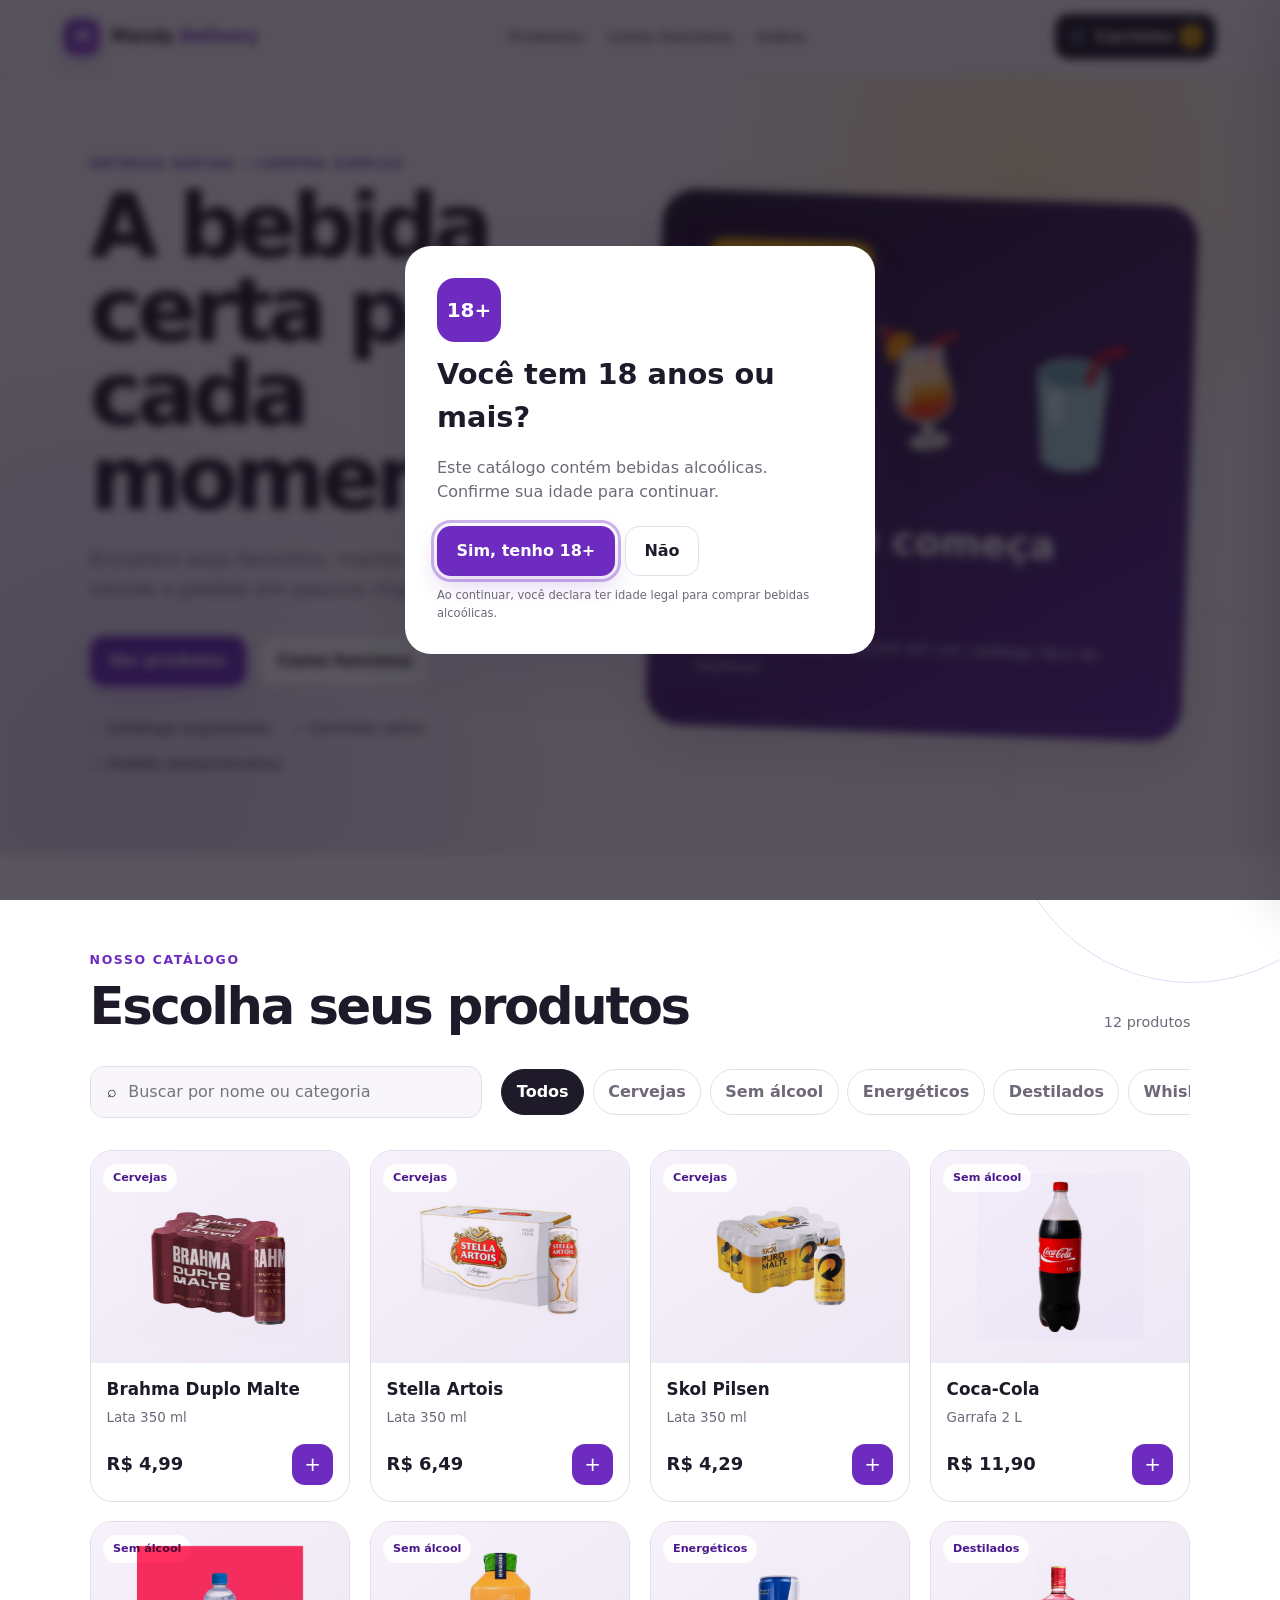
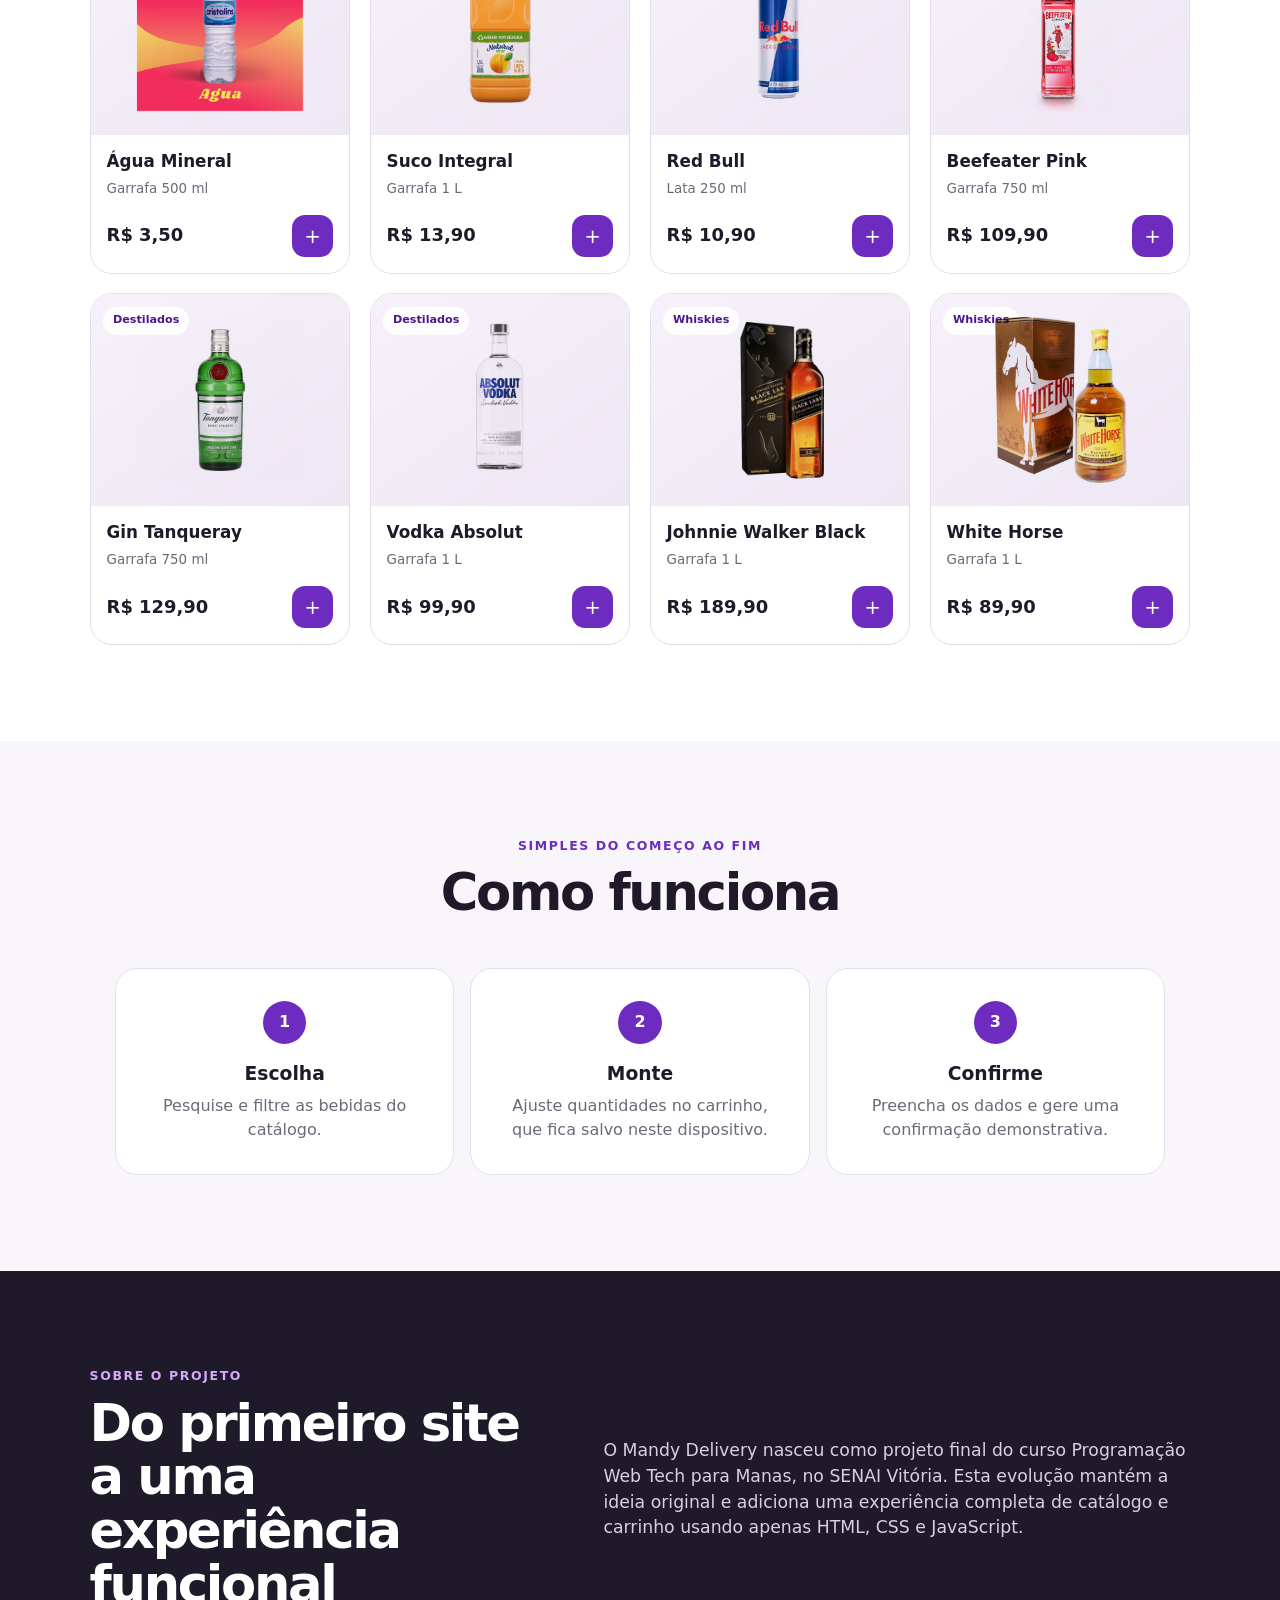
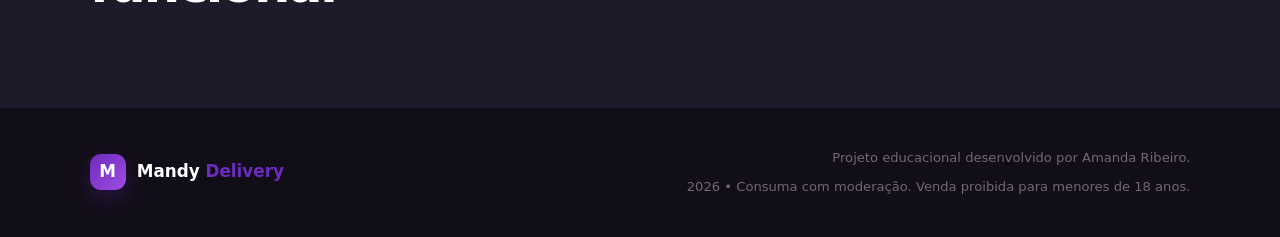
==== index.html @ 66b299f8 "feat: adiciona nova versão funcional Inclui catálogo responsivo, busca, filtros, carrinho persistent" ====
<!doctype html>
<html lang="pt-BR">
  <head>
    <meta charset="UTF-8" />
    <meta name="viewport" content="width=device-width, initial-scale=1.0" />
    <meta name="description" content="Mandy Delivery: catálogo de bebidas com busca, filtros, carrinho e simulação de pedido." />
    <meta name="theme-color" content="#171321" />
    <title>Mandy Delivery | Sua bebida, sem complicação</title>
    <link rel="stylesheet" href="styles.css" />
    <script src="app.js" defer></script>
  </head>
  <body>
    <a class="skip-link" href="#catalogo">Ir para o catálogo</a>

    <header class="site-header">
      <a class="brand" href="#inicio" aria-label="Mandy Delivery - início">
        <span class="brand-mark" aria-hidden="true">M</span>
        <span>Mandy <strong>Delivery</strong></span>
      </a>

      <nav class="main-nav" aria-label="Navegação principal">
        <a href="#catalogo">Produtos</a>
        <a href="#como-funciona">Como funciona</a>
        <a href="#sobre">Sobre</a>
      </nav>

      <button class="cart-trigger" id="open-cart" type="button" aria-controls="cart-drawer" aria-expanded="false">
        <span aria-hidden="true">🛒</span>
        Carrinho
        <span class="cart-count" id="cart-count" aria-label="0 itens">0</span>
      </button>
    </header>

    <main>
      <section class="hero" id="inicio">
        <div class="hero-copy">
          <p class="eyebrow">Entrega rápida • Compra simples</p>
          <h1>A bebida certa para cada momento.</h1>
          <p>Encontre seus favoritos, monte o carrinho e simule o pedido em poucos cliques.</p>
          <div class="hero-actions">
            <a class="button primary" href="#catalogo">Ver produtos</a>
            <a class="button secondary" href="#como-funciona">Como funciona</a>
          </div>
          <ul class="benefits" aria-label="Vantagens">
            <li><span aria-hidden="true">✓</span> Catálogo organizado</li>
            <li><span aria-hidden="true">✓</span> Carrinho salvo</li>
            <li><span aria-hidden="true">✓</span> Pedido demonstrativo</li>
          </ul>
        </div>
        <div class="hero-card" aria-label="Destaque da semana">
          <span class="hero-badge">Destaque da semana</span>
          <div class="hero-visual" aria-hidden="true">
            <span>🍺</span><span>🍹</span><span>🥤</span>
          </div>
          <h2>Seu rolê começa aqui</h2>
          <p>Opções com e sem álcool em um catálogo fácil de explorar.</p>
        </div>
      </section>

      <section class="catalog-section" id="catalogo" aria-labelledby="catalog-title">
        <div class="section-heading">
          <div>
            <p class="eyebrow">Nosso catálogo</p>
            <h2 id="catalog-title">Escolha seus produtos</h2>
          </div>
          <p id="result-count" class="result-count" aria-live="polite"></p>
        </div>

        <div class="catalog-tools">
          <label class="search-box" for="search-input">
            <span aria-hidden="true">⌕</span>
            <input id="search-input" type="search" placeholder="Buscar por nome ou categoria" autocomplete="off" />
          </label>
          <div class="filters" id="category-filters" aria-label="Filtrar por categoria"></div>
        </div>

        <div class="product-grid" id="product-grid"></div>
        <div class="empty-state" id="empty-state" hidden>
          <span aria-hidden="true">🔎</span>
          <h3>Nenhum produto encontrado</h3>
          <p>Tente outro termo ou selecione uma categoria diferente.</p>
          <button class="text-button" id="clear-filters" type="button">Limpar busca e filtros</button>
        </div>
      </section>

      <section class="steps-section" id="como-funciona" aria-labelledby="steps-title">
        <div class="section-heading centered">
          <p class="eyebrow">Simples do começo ao fim</p>
          <h2 id="steps-title">Como funciona</h2>
        </div>
        <div class="steps-grid">
          <article><span>1</span><h3>Escolha</h3><p>Pesquise e filtre as bebidas do catálogo.</p></article>
          <article><span>2</span><h3>Monte</h3><p>Ajuste quantidades no carrinho, que fica salvo neste dispositivo.</p></article>
          <article><span>3</span><h3>Confirme</h3><p>Preencha os dados e gere uma confirmação demonstrativa.</p></article>
        </div>
      </section>

      <section class="about-section" id="sobre">
        <div>
          <p class="eyebrow">Sobre o projeto</p>
          <h2>Do primeiro site a uma experiência funcional</h2>
        </div>
        <p>O Mandy Delivery nasceu como projeto final do curso Programação Web Tech para Manas, no SENAI Vitória. Esta evolução mantém a ideia original e adiciona uma experiência completa de catálogo e carrinho usando apenas HTML, CSS e JavaScript.</p>
      </section>
    </main>

    <footer class="site-footer">
      <a class="brand footer-brand" href="#inicio"><span class="brand-mark">M</span><span>Mandy <strong>Delivery</strong></span></a>
      <p>Projeto educacional desenvolvido por Amanda Ribeiro.</p>
      <p><span id="current-year"></span> • Consuma com moderação. Venda proibida para menores de 18 anos.</p>
    </footer>

    <div class="overlay" id="overlay" hidden></div>

    <aside class="cart-drawer" id="cart-drawer" aria-labelledby="cart-title" aria-hidden="true">
      <div class="drawer-header">
        <div><p class="eyebrow">Seu pedido</p><h2 id="cart-title">Carrinho</h2></div>
        <button class="icon-button" id="close-cart" type="button" aria-label="Fechar carrinho">×</button>
      </div>
      <div class="cart-items" id="cart-items"></div>
      <div class="cart-empty" id="cart-empty">
        <span aria-hidden="true">🛒</span><h3>Seu carrinho está vazio</h3><p>Adicione produtos para começar.</p>
      </div>
      <div class="cart-summary" id="cart-summary" hidden>
        <div><span>Subtotal</span><strong id="cart-subtotal">R$ 0,00</strong></div>
        <div><span>Entrega</span><strong>Grátis</strong></div>
        <div class="cart-total"><span>Total</span><strong id="cart-total">R$ 0,00</strong></div>
        <button class="button primary full" id="checkout-button" type="button">Continuar pedido</button>
        <button class="text-button full" id="clear-cart" type="button">Esvaziar carrinho</button>
      </div>
    </aside>

    <dialog class="modal" id="age-modal" aria-labelledby="age-title">
      <div class="modal-icon" aria-hidden="true">18+</div>
      <h2 id="age-title">Você tem 18 anos ou mais?</h2>
      <p>Este catálogo contém bebidas alcoólicas. Confirme sua idade para continuar.</p>
      <div class="modal-actions">
        <button class="button primary" id="age-confirm" type="button">Sim, tenho 18+</button>
        <button class="button secondary" id="age-deny" type="button">Não</button>
      </div>
      <p class="legal-note">Ao continuar, você declara ter idade legal para comprar bebidas alcoólicas.</p>
    </dialog>

    <dialog class="modal checkout-modal" id="checkout-modal" aria-labelledby="checkout-title">
      <form id="checkout-form">
        <div class="drawer-header">
          <div><p class="eyebrow">Última etapa</p><h2 id="checkout-title">Dados do pedido</h2></div>
          <button class="icon-button" id="close-checkout" type="button" aria-label="Fechar">×</button>
        </div>
        <p class="form-intro">Esta é uma simulação: nenhum pagamento ou entrega real será realizado.</p>
        <label>Nome completo<input name="name" autocomplete="name" required minlength="3" /></label>
        <label>Endereço de entrega<input name="address" autocomplete="street-address" required minlength="8" /></label>
        <label>Forma de pagamento
          <select name="payment" required><option value="">Selecione</option><option>Pix na entrega</option><option>Cartão na entrega</option><option>Dinheiro</option></select>
        </label>
        <label>Observações <span>(opcional)</span><textarea name="notes" rows="3" maxlength="180" placeholder="Ex.: deixar na portaria"></textarea></label>
        <button class="button primary full" type="submit">Confirmar pedido demonstrativo</button>
      </form>
    </dialog>

    <dialog class="modal success-modal" id="success-modal" aria-labelledby="success-title">
      <div class="success-check" aria-hidden="true">✓</div>
      <p class="eyebrow">Simulação concluída</p>
      <h2 id="success-title">Pedido confirmado!</h2>
      <p id="success-message"></p>
      <div class="order-number" id="order-number"></div>
      <button class="button primary full" id="finish-order" type="button">Voltar ao catálogo</button>
    </dialog>

    <div class="toast" id="toast" role="status" aria-live="polite"></div>
    <noscript><p class="noscript">Ative o JavaScript para usar busca, filtros e carrinho.</p></noscript>
  </body>
</html>
---- styles.css ----
:root {
  --bg: #f8f6fb;
  --surface: #ffffff;
  --surface-soft: #f1edf7;
  --ink: #1f1a29;
  --muted: #6f6879;
  --brand: #6d2bbf;
  --brand-dark: #4b188c;
  --accent: #ffb703;
  --border: #e4deea;
  --success: #247a4f;
  --danger: #b42318;
  --shadow: 0 18px 50px rgba(52, 32, 72, 0.12);
  --radius: 22px;
}

* { box-sizing: border-box; }
html { scroll-behavior: smooth; }
body { margin: 0; color: var(--ink); background: var(--bg); font-family: Inter, ui-sans-serif, system-ui, -apple-system, BlinkMacSystemFont, "Segoe UI", sans-serif; line-height: 1.5; }
body.no-scroll { overflow: hidden; }
button, input, select, textarea { font: inherit; }
button, a { -webkit-tap-highlight-color: transparent; }
a { color: inherit; }
.skip-link { position: fixed; left: 1rem; top: -5rem; z-index: 100; padding: .75rem 1rem; background: var(--ink); color: white; border-radius: 10px; }
.skip-link:focus { top: 1rem; }

.site-header { position: sticky; top: 0; z-index: 20; display: flex; align-items: center; justify-content: space-between; gap: 2rem; padding: .9rem max(5vw, 1.25rem); background: rgba(248,246,251,.92); border-bottom: 1px solid rgba(228,222,234,.8); backdrop-filter: blur(16px); }
.brand { display: inline-flex; align-items: center; gap: .7rem; text-decoration: none; font-size: 1.05rem; font-weight: 700; white-space: nowrap; }
.brand strong { color: var(--brand); }
.brand-mark { display: grid; place-items: center; width: 2.25rem; height: 2.25rem; border-radius: 11px; color: white; background: linear-gradient(135deg, var(--brand), #9f4de0); font-weight: 900; box-shadow: 0 8px 20px rgba(109,43,191,.25); }
.main-nav { display: flex; gap: 1.5rem; }
.main-nav a { text-decoration: none; color: var(--muted); font-weight: 650; font-size: .93rem; }
.main-nav a:hover, .main-nav a:focus-visible { color: var(--brand); }
.cart-trigger { display: inline-flex; align-items: center; gap: .45rem; padding: .65rem .8rem; border: 0; border-radius: 14px; background: var(--ink); color: white; font-weight: 750; cursor: pointer; }
.cart-count { display: grid; place-items: center; min-width: 1.45rem; height: 1.45rem; padding: 0 .25rem; border-radius: 999px; background: var(--accent); color: var(--ink); font-size: .75rem; }

main { overflow: hidden; }
.hero { position: relative; display: grid; grid-template-columns: 1.15fr .85fr; gap: clamp(2rem, 7vw, 7rem); align-items: center; min-height: 640px; padding: 5rem max(7vw, 1.25rem); background: radial-gradient(circle at 80% 12%, rgba(255,183,3,.22), transparent 28%), radial-gradient(circle at 10% 90%, rgba(109,43,191,.16), transparent 34%); }
.hero::before { content: ""; position: absolute; right: -6rem; bottom: -8rem; width: 23rem; height: 23rem; border: 1px solid rgba(109,43,191,.18); border-radius: 50%; }
.eyebrow { margin: 0 0 .65rem; color: var(--brand); font-size: .78rem; font-weight: 850; letter-spacing: .13em; text-transform: uppercase; }
.hero h1 { max-width: 760px; margin: 0; font-size: clamp(3rem, 7vw, 6.6rem); line-height: .94; letter-spacing: -.065em; }
.hero-copy > p:not(.eyebrow) { max-width: 620px; margin: 1.5rem 0 0; color: var(--muted); font-size: clamp(1.05rem, 1.6vw, 1.25rem); }
.hero-actions { display: flex; flex-wrap: wrap; gap: .8rem; margin-top: 2rem; }
.button { display: inline-flex; align-items: center; justify-content: center; min-height: 46px; padding: .75rem 1.15rem; border: 1px solid transparent; border-radius: 14px; text-decoration: none; font-weight: 800; cursor: pointer; transition: transform .2s, box-shadow .2s, background .2s; }
.button:hover { transform: translateY(-2px); }
.button.primary { background: var(--brand); color: white; box-shadow: 0 10px 24px rgba(109,43,191,.2); }
.button.primary:hover { background: var(--brand-dark); }
.button.secondary { background: var(--surface); color: var(--ink); border-color: var(--border); }
.button.full, .text-button.full { width: 100%; }
.benefits { display: flex; flex-wrap: wrap; gap: .9rem 1.4rem; padding: 0; margin: 2rem 0 0; list-style: none; color: var(--muted); font-size: .88rem; font-weight: 650; }
.benefits span { color: var(--success); }
.hero-card { position: relative; isolation: isolate; padding: clamp(1.6rem, 4vw, 3rem); color: white; background: linear-gradient(150deg, #23162f, #5c259b); border-radius: 34px; box-shadow: var(--shadow); transform: rotate(2deg); }
.hero-card::after { content: ""; position: absolute; inset: 12px; z-index: -1; border: 1px solid rgba(255,255,255,.14); border-radius: 26px; }
.hero-badge { display: inline-block; padding: .45rem .7rem; color: #3c2800; background: var(--accent); border-radius: 999px; font-size: .75rem; font-weight: 850; }
.hero-visual { display: flex; justify-content: center; gap: .25rem; margin: 2.4rem 0 1.5rem; font-size: clamp(4.5rem, 9vw, 8rem); filter: drop-shadow(0 16px 16px rgba(0,0,0,.22)); }
.hero-visual span:nth-child(2) { transform: translateY(-1rem) rotate(-8deg); }
.hero-card h2 { margin: 0; font-size: clamp(1.8rem, 3vw, 2.6rem); }
.hero-card p { margin: .6rem 0 0; color: #ddd2e8; }

.catalog-section, .steps-section, .about-section { padding: 6rem max(7vw, 1.25rem); }
.catalog-section { background: var(--surface); }
.section-heading { display: flex; align-items: end; justify-content: space-between; gap: 1rem; margin-bottom: 2rem; }
.section-heading h2, .about-section h2 { margin: 0; font-size: clamp(2rem, 4vw, 3.4rem); line-height: 1.05; letter-spacing: -.045em; }
.section-heading.centered { display: block; text-align: center; }
.result-count { margin: 0; color: var(--muted); font-size: .9rem; }
.catalog-tools { display: flex; align-items: center; justify-content: space-between; gap: 1rem; margin-bottom: 2rem; }
.search-box { display: flex; align-items: center; gap: .6rem; width: min(100%, 420px); padding: .75rem 1rem; background: var(--bg); border: 1px solid var(--border); border-radius: 14px; }
.search-box:focus-within { border-color: var(--brand); box-shadow: 0 0 0 3px rgba(109,43,191,.1); }
.search-box input { width: 100%; border: 0; outline: 0; background: transparent; color: var(--ink); }
.filters { display: flex; gap: .55rem; overflow-x: auto; padding: .2rem; scrollbar-width: thin; }
.filter-button { padding: .62rem .9rem; border: 1px solid var(--border); border-radius: 999px; background: white; color: var(--muted); font-weight: 750; white-space: nowrap; cursor: pointer; }
.filter-button.active { color: white; background: var(--ink); border-color: var(--ink); }
.product-grid { display: grid; grid-template-columns: repeat(4, minmax(0, 1fr)); gap: 1.2rem; }
.product-card { display: flex; flex-direction: column; min-width: 0; overflow: hidden; background: white; border: 1px solid var(--border); border-radius: var(--radius); transition: transform .25s, box-shadow .25s; }
.product-card:hover { transform: translateY(-5px); box-shadow: var(--shadow); }
.product-image { position: relative; display: grid; place-items: center; aspect-ratio: 1 / .82; overflow: hidden; background: linear-gradient(145deg, #f6f1fa, #eee7f4); }
.product-image img { width: 78%; height: 78%; object-fit: contain; mix-blend-mode: multiply; transition: transform .3s; }
.product-card:hover .product-image img { transform: scale(1.06); }
.category-tag { position: absolute; top: .8rem; left: .8rem; padding: .35rem .6rem; border-radius: 999px; background: rgba(255,255,255,.9); color: var(--brand-dark); font-size: .7rem; font-weight: 850; backdrop-filter: blur(7px); }
.product-info { display: flex; flex-direction: column; flex: 1; padding: 1rem; }
.product-info h3 { margin: 0; font-size: 1.05rem; line-height: 1.25; }
.product-description { margin: .45rem 0 1rem; color: var(--muted); font-size: .84rem; }
.product-bottom { display: flex; align-items: center; justify-content: space-between; gap: .6rem; margin-top: auto; }
.product-price { font-size: 1.12rem; font-weight: 900; }
.add-button { display: grid; place-items: center; width: 2.6rem; height: 2.6rem; border: 0; border-radius: 13px; background: var(--brand); color: white; font-size: 1.25rem; cursor: pointer; }
.add-button:hover { background: var(--brand-dark); }
.empty-state { padding: 4rem 1rem; text-align: center; color: var(--muted); }
.empty-state > span { font-size: 2.5rem; }
.empty-state h3 { margin: .7rem 0 .3rem; color: var(--ink); }
.text-button { padding: .5rem; border: 0; background: transparent; color: var(--brand); font-weight: 800; cursor: pointer; }

.steps-section { background: var(--bg); }
.steps-grid { display: grid; grid-template-columns: repeat(3, 1fr); gap: 1rem; max-width: 1050px; margin: 3rem auto 0; }
.steps-grid article { padding: 2rem; background: white; border: 1px solid var(--border); border-radius: var(--radius); text-align: center; }
.steps-grid article > span { display: grid; place-items: center; width: 2.7rem; height: 2.7rem; margin: 0 auto 1rem; border-radius: 50%; color: white; background: var(--brand); font-weight: 900; }
.steps-grid h3 { margin: 0; }
.steps-grid p { margin: .4rem 0 0; color: var(--muted); }
.about-section { display: grid; grid-template-columns: .85fr 1.15fr; gap: 5rem; align-items: center; color: white; background: var(--ink); }
.about-section .eyebrow { color: #d5a8ff; }
.about-section > p { margin: 0; color: #d7d0df; font-size: 1.08rem; }
.site-footer { display: grid; grid-template-columns: 1fr auto; gap: .6rem 2rem; align-items: center; padding: 2.5rem max(7vw, 1.25rem); color: var(--muted); background: #120e18; font-size: .82rem; }
.site-footer p { margin: 0; text-align: right; }
.footer-brand { grid-row: span 2; color: white; }

.overlay { position: fixed; inset: 0; z-index: 40; background: rgba(18,14,24,.58); backdrop-filter: blur(3px); }
.cart-drawer { position: fixed; top: 0; right: 0; z-index: 50; display: flex; flex-direction: column; width: min(440px, 100%); height: 100dvh; padding: 1.4rem; background: white; box-shadow: -20px 0 60px rgba(20,10,30,.2); transform: translateX(105%); transition: transform .3s ease; }
.cart-drawer.open { transform: translateX(0); }
.drawer-header { display: flex; align-items: start; justify-content: space-between; gap: 1rem; }
.drawer-header h2 { margin: 0; }
.icon-button { display: grid; place-items: center; width: 2.4rem; height: 2.4rem; border: 1px solid var(--border); border-radius: 12px; background: white; color: var(--ink); font-size: 1.5rem; cursor: pointer; }
.cart-items { flex: 1; overflow-y: auto; margin: 1.2rem -.2rem 1rem 0; padding-right: .4rem; }
.cart-item { display: grid; grid-template-columns: 64px 1fr auto; gap: .75rem; align-items: center; padding: .85rem 0; border-bottom: 1px solid var(--border); }
.cart-item img { width: 64px; height: 64px; padding: .35rem; object-fit: contain; background: var(--surface-soft); border-radius: 13px; }
.cart-item h3 { margin: 0; font-size: .88rem; }
.cart-item-price { display: block; margin-top: .18rem; color: var(--muted); font-size: .78rem; }
.quantity { display: inline-flex; align-items: center; gap: .5rem; margin-top: .55rem; }
.quantity button { display: grid; place-items: center; width: 1.75rem; height: 1.75rem; border: 1px solid var(--border); border-radius: 8px; background: white; cursor: pointer; }
.remove-button { align-self: start; border: 0; background: transparent; color: var(--danger); cursor: pointer; }
.cart-empty { margin: auto; text-align: center; color: var(--muted); }
.cart-empty > span { font-size: 3rem; }
.cart-empty h3 { margin: .8rem 0 .3rem; color: var(--ink); }
.cart-empty p { margin: 0; }
.cart-summary { padding-top: 1rem; border-top: 1px solid var(--border); }
.cart-summary > div { display: flex; justify-content: space-between; margin-bottom: .6rem; color: var(--muted); }
.cart-summary .cart-total { margin: .9rem 0 1rem; padding-top: .9rem; border-top: 1px dashed var(--border); color: var(--ink); font-size: 1.15rem; }

.modal { width: min(470px, calc(100% - 2rem)); padding: 2rem; border: 0; border-radius: 26px; color: var(--ink); background: white; box-shadow: var(--shadow); }
.modal::backdrop { background: rgba(18,14,24,.7); backdrop-filter: blur(5px); }
.modal h2 { margin: .7rem 0; font-size: 1.8rem; }
.modal > p { color: var(--muted); }
.modal-icon, .success-check { display: grid; place-items: center; width: 4rem; height: 4rem; border-radius: 18px; color: white; background: var(--brand); font-size: 1.25rem; font-weight: 900; }
.modal-actions { display: flex; gap: .65rem; margin-top: 1.4rem; }
.legal-note { margin-bottom: 0; font-size: .72rem; }
.checkout-modal { max-height: calc(100dvh - 2rem); overflow-y: auto; }
.checkout-modal label { display: block; margin-top: 1rem; font-size: .84rem; font-weight: 750; }
.checkout-modal label span { color: var(--muted); font-weight: 400; }
.checkout-modal input, .checkout-modal select, .checkout-modal textarea { display: block; width: 100%; margin-top: .35rem; padding: .75rem; border: 1px solid var(--border); border-radius: 12px; background: white; outline: 0; }
.checkout-modal input:focus, .checkout-modal select:focus, .checkout-modal textarea:focus { border-color: var(--brand); box-shadow: 0 0 0 3px rgba(109,43,191,.1); }
.checkout-modal .button { margin-top: 1.2rem; }
.form-intro { padding: .75rem; border-radius: 12px; color: #614d17 !important; background: #fff6d6; font-size: .82rem; }
.success-modal { text-align: center; }
.success-check { margin: 0 auto; background: var(--success); }
.order-number { margin: 1.2rem 0; padding: .8rem; border-radius: 12px; background: var(--surface-soft); font-weight: 900; letter-spacing: .06em; }
.toast { position: fixed; left: 50%; bottom: 1.2rem; z-index: 80; padding: .75rem 1rem; border-radius: 999px; color: white; background: var(--ink); box-shadow: var(--shadow); opacity: 0; transform: translate(-50%, 2rem); pointer-events: none; transition: .25s; }
.toast.show { opacity: 1; transform: translate(-50%, 0); }
.noscript { position: fixed; inset: auto 1rem 1rem; z-index: 100; padding: 1rem; color: white; background: var(--danger); border-radius: 12px; text-align: center; }
:focus-visible { outline: 3px solid rgba(109,43,191,.35); outline-offset: 3px; }

@media (max-width: 980px) {
  .hero { grid-template-columns: 1fr; min-height: auto; }
  .hero-copy { max-width: 760px; }
  .hero-card { max-width: 640px; transform: none; }
  .product-grid { grid-template-columns: repeat(3, 1fr); }
  .catalog-tools { align-items: stretch; flex-direction: column; }
  .search-box { width: 100%; }
}
@media (max-width: 720px) {
  .site-header { gap: .7rem; }
  .main-nav { display: none; }
  .cart-trigger { font-size: 0; }
  .cart-trigger > span { font-size: .85rem; }
  .hero { padding-top: 3.5rem; }
  .hero h1 { font-size: clamp(2.8rem, 14vw, 4.8rem); }
  .hero-visual { font-size: 20vw; }
  .product-grid { grid-template-columns: repeat(2, minmax(0, 1fr)); }
  .steps-grid, .about-section { grid-template-columns: 1fr; gap: 1rem; }
  .about-section { gap: 2rem; }
  .site-footer { grid-template-columns: 1fr; }
  .site-footer p { text-align: left; }
  .footer-brand { grid-row: auto; }
}
@media (max-width: 440px) {
  .catalog-section, .steps-section, .about-section { padding-top: 4rem; padding-bottom: 4rem; }
  .product-grid { gap: .7rem; }
  .product-info { padding: .8rem; }
  .product-info h3 { font-size: .92rem; }
  .product-description { display: none; }
  .product-price { font-size: .96rem; }
  .modal-actions { flex-direction: column; }
}
@media (prefers-reduced-motion: reduce) {
  *, *::before, *::after { scroll-behavior: auto !important; transition: none !important; }
}
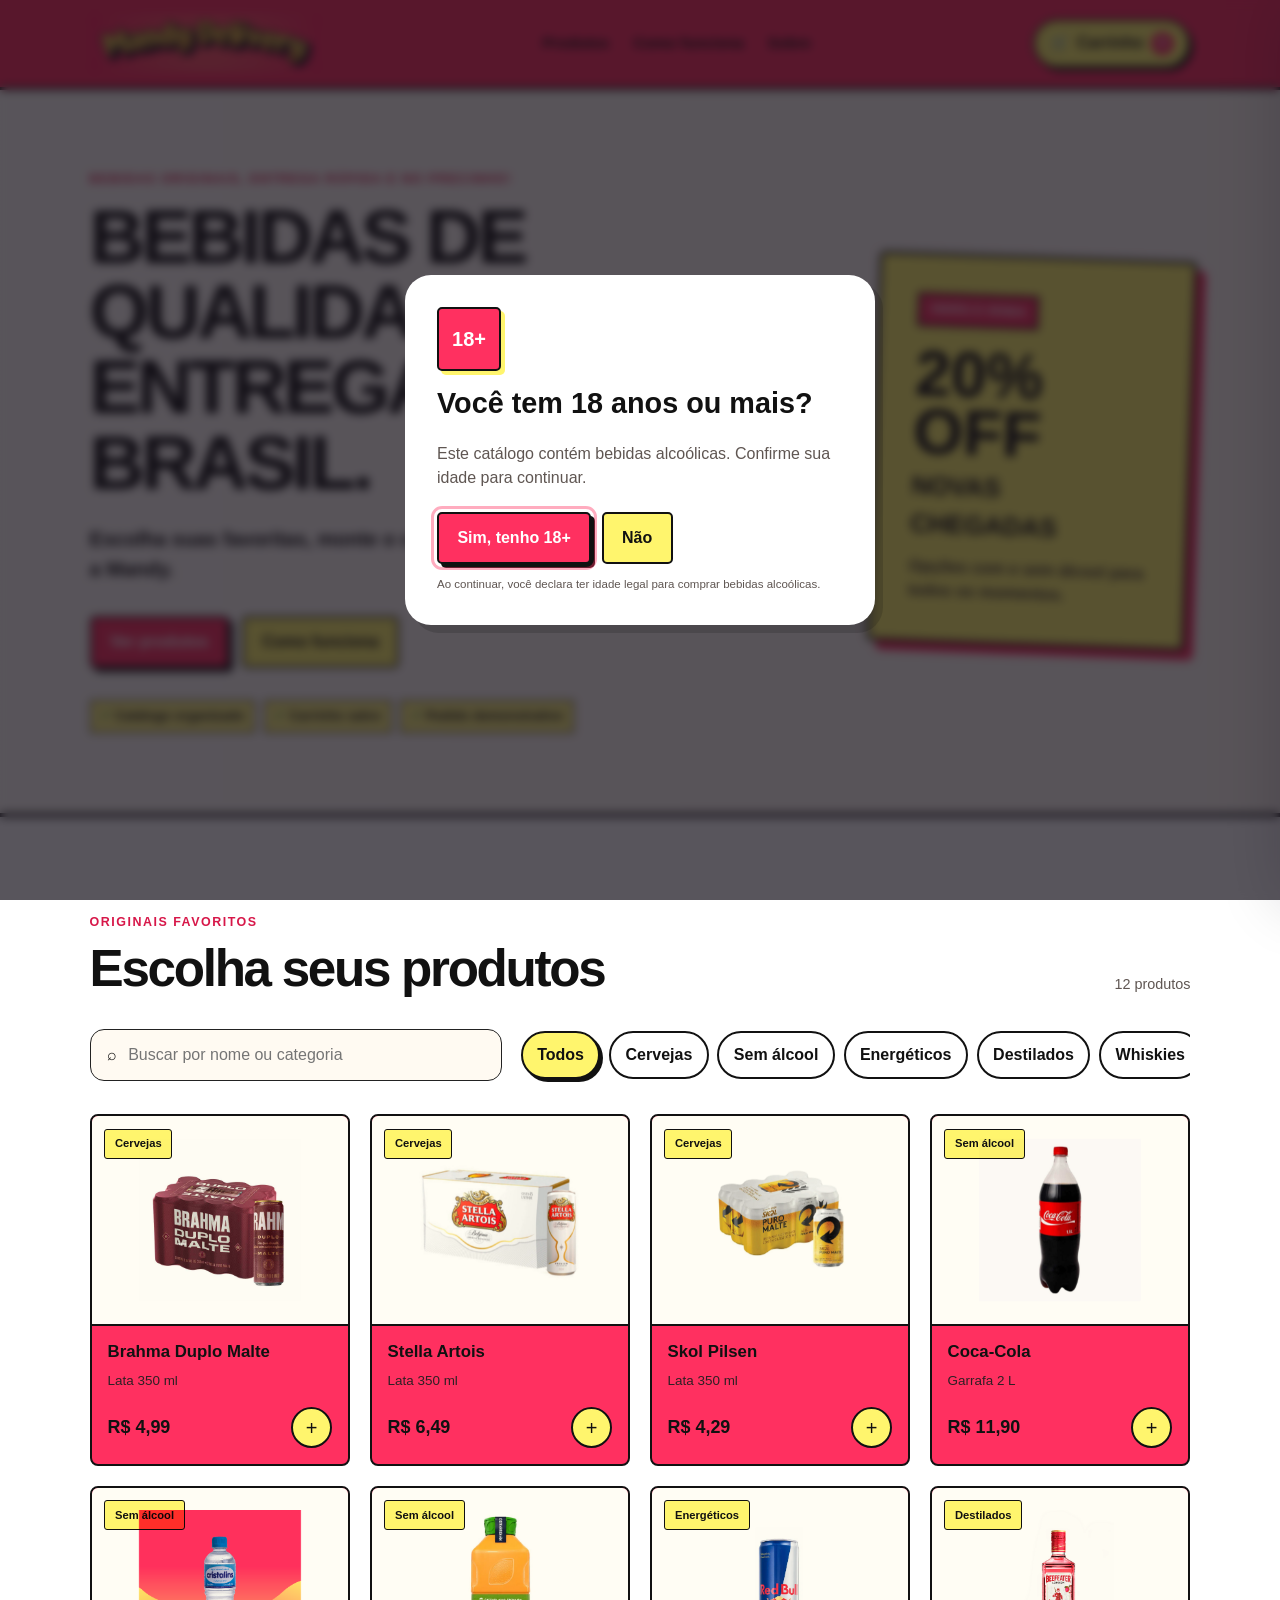
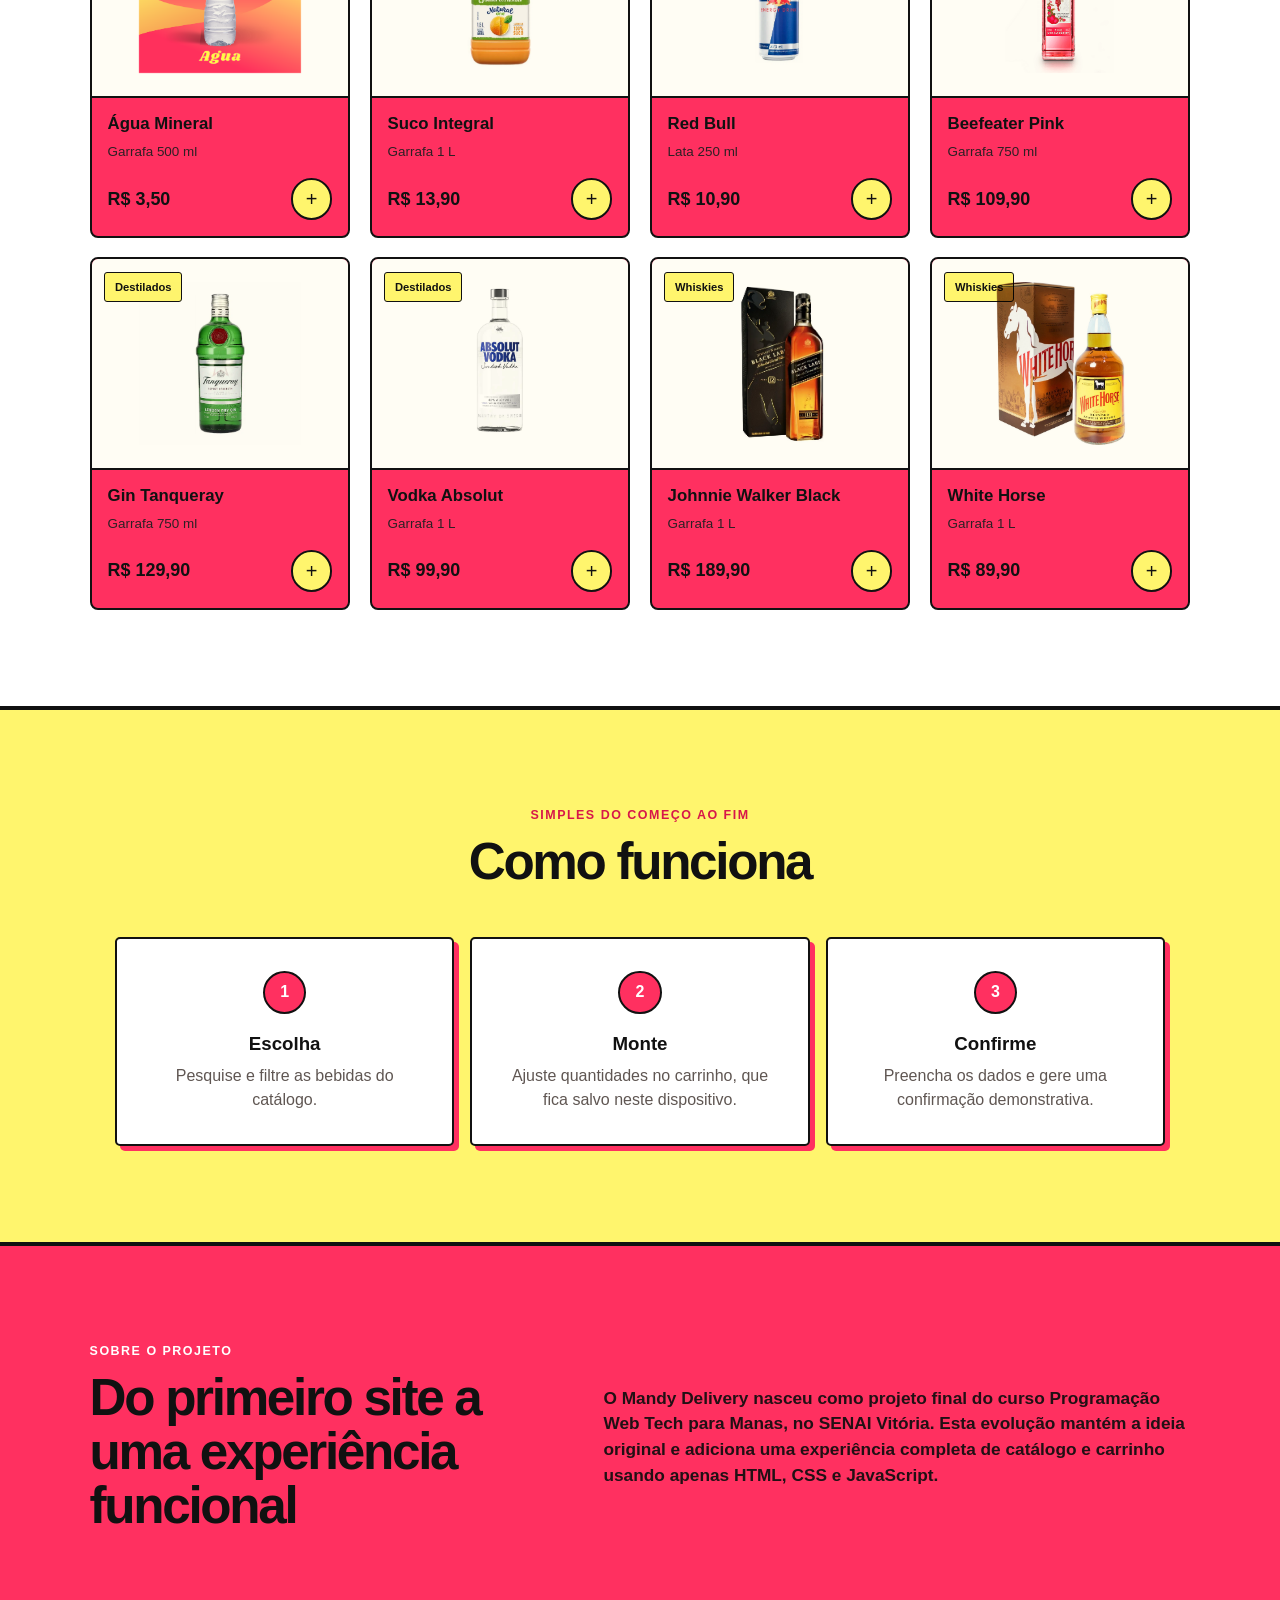
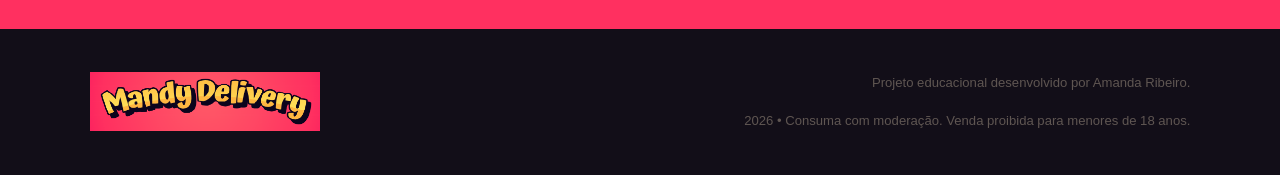
==== commit a6310549: "style: recupera identidade original do Mandy Delivery Restaura logo, paleta rosa e amarela, imagem p" ====
--- a/index.html
+++ b/index.html
@@ -14,8 +14,7 @@
 
     <header class="site-header">
       <a class="brand" href="#inicio" aria-label="Mandy Delivery - início">
-        <span class="brand-mark" aria-hidden="true">M</span>
-        <span>Mandy <strong>Delivery</strong></span>
+        <img class="brand-logo" src="Mandy%20Delivery/img/mandy%20delivery.png" alt="Mandy Delivery" />
       </a>
 
       <nav class="main-nav" aria-label="Navegação principal">
@@ -34,9 +33,9 @@
     <main>
       <section class="hero" id="inicio">
         <div class="hero-copy">
-          <p class="eyebrow">Entrega rápida • Compra simples</p>
-          <h1>A bebida certa para cada momento.</h1>
-          <p>Encontre seus favoritos, monte o carrinho e simule o pedido em poucos cliques.</p>
+          <p class="eyebrow">Bebidas originais, entrega rápida e no precinho!</p>
+          <h1>Bebidas de qualidade.<br />Entrega em todo Brasil.</h1>
+          <p>Escolha suas favoritas, monte o carrinho e deixe o resto com a Mandy.</p>
           <div class="hero-actions">
             <a class="button primary" href="#catalogo">Ver produtos</a>
             <a class="button secondary" href="#como-funciona">Como funciona</a>
@@ -48,19 +47,17 @@
           </ul>
         </div>
         <div class="hero-card" aria-label="Destaque da semana">
-          <span class="hero-badge">Destaque da semana</span>
-          <div class="hero-visual" aria-hidden="true">
-            <span>🍺</span><span>🍹</span><span>🥤</span>
-          </div>
-          <h2>Seu rolê começa aqui</h2>
-          <p>Opções com e sem álcool em um catálogo fácil de explorar.</p>
+          <span class="hero-badge">Verão à venda</span>
+          <strong>20% OFF</strong>
+          <h2>Novas chegadas</h2>
+          <p>Opções com e sem álcool para todos os momentos.</p>
         </div>
       </section>
 
       <section class="catalog-section" id="catalogo" aria-labelledby="catalog-title">
         <div class="section-heading">
           <div>
-            <p class="eyebrow">Nosso catálogo</p>
+            <p class="eyebrow">Originais favoritos</p>
             <h2 id="catalog-title">Escolha seus produtos</h2>
           </div>
           <p id="result-count" class="result-count" aria-live="polite"></p>
@@ -105,7 +102,7 @@
     </main>
 
     <footer class="site-footer">
-      <a class="brand footer-brand" href="#inicio"><span class="brand-mark">M</span><span>Mandy <strong>Delivery</strong></span></a>
+      <a class="brand footer-brand" href="#inicio"><img class="brand-logo" src="Mandy%20Delivery/img/mandy%20delivery.png" alt="Mandy Delivery" /></a>
       <p>Projeto educacional desenvolvido por Amanda Ribeiro.</p>
       <p><span id="current-year"></span> • Consuma com moderação. Venda proibida para menores de 18 anos.</p>
     </footer>
--- a/styles.css
+++ b/styles.css
@@ -1,22 +1,22 @@
 :root {
-  --bg: #f8f6fb;
+  --bg: #fffaf2;
   --surface: #ffffff;
-  --surface-soft: #f1edf7;
-  --ink: #1f1a29;
-  --muted: #6f6879;
-  --brand: #6d2bbf;
-  --brand-dark: #4b188c;
-  --accent: #ffb703;
-  --border: #e4deea;
+  --surface-soft: #fff6d0;
+  --ink: #111111;
+  --muted: #5f5652;
+  --brand: #ff3060;
+  --brand-dark: #d71749;
+  --accent: #fff56d;
+  --border: #222222;
   --success: #247a4f;
   --danger: #b42318;
-  --shadow: 0 18px 50px rgba(52, 32, 72, 0.12);
-  --radius: 22px;
+  --shadow: 8px 8px 0 rgba(17,17,17,.16);
+  --radius: 8px;
 }
 
 * { box-sizing: border-box; }
 html { scroll-behavior: smooth; }
-body { margin: 0; color: var(--ink); background: var(--bg); font-family: Inter, ui-sans-serif, system-ui, -apple-system, BlinkMacSystemFont, "Segoe UI", sans-serif; line-height: 1.5; }
+body { margin: 0; color: var(--ink); background: var(--bg); font-family: "Open Sans", Arial, sans-serif; line-height: 1.5; }
 body.no-scroll { overflow: hidden; }
 button, input, select, textarea { font: inherit; }
 button, a { -webkit-tap-highlight-color: transparent; }
@@ -24,83 +24,83 @@
 .skip-link { position: fixed; left: 1rem; top: -5rem; z-index: 100; padding: .75rem 1rem; background: var(--ink); color: white; border-radius: 10px; }
 .skip-link:focus { top: 1rem; }
 
-.site-header { position: sticky; top: 0; z-index: 20; display: flex; align-items: center; justify-content: space-between; gap: 2rem; padding: .9rem max(5vw, 1.25rem); background: rgba(248,246,251,.92); border-bottom: 1px solid rgba(228,222,234,.8); backdrop-filter: blur(16px); }
-.brand { display: inline-flex; align-items: center; gap: .7rem; text-decoration: none; font-size: 1.05rem; font-weight: 700; white-space: nowrap; }
-.brand strong { color: var(--brand); }
-.brand-mark { display: grid; place-items: center; width: 2.25rem; height: 2.25rem; border-radius: 11px; color: white; background: linear-gradient(135deg, var(--brand), #9f4de0); font-weight: 900; box-shadow: 0 8px 20px rgba(109,43,191,.25); }
+.site-header { position: sticky; top: 0; z-index: 20; display: flex; align-items: center; justify-content: space-between; gap: 2rem; padding: .65rem max(7vw, 1.25rem); background: var(--brand); border-bottom: 3px solid #111; }
+.brand { display: inline-flex; align-items: center; text-decoration: none; }
+.brand-logo { display: block; width: clamp(150px, 18vw, 245px); height: 66px; object-fit: contain; }
 .main-nav { display: flex; gap: 1.5rem; }
-.main-nav a { text-decoration: none; color: var(--muted); font-weight: 650; font-size: .93rem; }
-.main-nav a:hover, .main-nav a:focus-visible { color: var(--brand); }
-.cart-trigger { display: inline-flex; align-items: center; gap: .45rem; padding: .65rem .8rem; border: 0; border-radius: 14px; background: var(--ink); color: white; font-weight: 750; cursor: pointer; }
-.cart-count { display: grid; place-items: center; min-width: 1.45rem; height: 1.45rem; padding: 0 .25rem; border-radius: 999px; background: var(--accent); color: var(--ink); font-size: .75rem; }
+.main-nav a { text-decoration: none; color: #111; font-weight: 800; font-size: .95rem; }
+.main-nav a:hover, .main-nav a:focus-visible { color: white; }
+.cart-trigger { display: inline-flex; align-items: center; gap: .45rem; padding: .68rem .9rem; border: 2px solid #111; border-radius: 999px; background: var(--accent); color: #111; font-weight: 800; cursor: pointer; box-shadow: 3px 3px 0 #111; }
+.cart-count { display: grid; place-items: center; min-width: 1.45rem; height: 1.45rem; padding: 0 .25rem; border-radius: 999px; background: var(--brand); color: white; font-size: .75rem; }
 
 main { overflow: hidden; }
-.hero { position: relative; display: grid; grid-template-columns: 1.15fr .85fr; gap: clamp(2rem, 7vw, 7rem); align-items: center; min-height: 640px; padding: 5rem max(7vw, 1.25rem); background: radial-gradient(circle at 80% 12%, rgba(255,183,3,.22), transparent 28%), radial-gradient(circle at 10% 90%, rgba(109,43,191,.16), transparent 34%); }
-.hero::before { content: ""; position: absolute; right: -6rem; bottom: -8rem; width: 23rem; height: 23rem; border: 1px solid rgba(109,43,191,.18); border-radius: 50%; }
-.eyebrow { margin: 0 0 .65rem; color: var(--brand); font-size: .78rem; font-weight: 850; letter-spacing: .13em; text-transform: uppercase; }
-.hero h1 { max-width: 760px; margin: 0; font-size: clamp(3rem, 7vw, 6.6rem); line-height: .94; letter-spacing: -.065em; }
-.hero-copy > p:not(.eyebrow) { max-width: 620px; margin: 1.5rem 0 0; color: var(--muted); font-size: clamp(1.05rem, 1.6vw, 1.25rem); }
+.hero { position: relative; display: grid; grid-template-columns: 1.2fr .55fr; gap: clamp(2rem, 7vw, 7rem); align-items: center; min-height: 690px; padding: 5rem max(7vw, 1.25rem); background: linear-gradient(90deg, rgba(255,255,255,.18), rgba(255,255,255,.03)), url("Mandy Delivery/img/img.principal.jpg") center/cover no-repeat; border-bottom: 4px solid #111; }
+.hero::before { content: ""; position: absolute; inset: 0; background: linear-gradient(90deg, rgba(255,255,255,.32), transparent 62%); pointer-events: none; }
+.hero > * { position: relative; }
+.eyebrow { margin: 0 0 .65rem; color: var(--brand-dark); font-size: .78rem; font-weight: 900; letter-spacing: .12em; text-transform: uppercase; }
+.hero h1 { max-width: 850px; margin: 0; font-size: clamp(3rem, 6vw, 5.9rem); line-height: .98; letter-spacing: -.05em; text-transform: uppercase; }
+.hero-copy > p:not(.eyebrow) { max-width: 590px; margin: 1.5rem 0 0; color: #111; font-size: clamp(1.05rem, 1.6vw, 1.25rem); font-weight: 700; }
 .hero-actions { display: flex; flex-wrap: wrap; gap: .8rem; margin-top: 2rem; }
-.button { display: inline-flex; align-items: center; justify-content: center; min-height: 46px; padding: .75rem 1.15rem; border: 1px solid transparent; border-radius: 14px; text-decoration: none; font-weight: 800; cursor: pointer; transition: transform .2s, box-shadow .2s, background .2s; }
+.button { display: inline-flex; align-items: center; justify-content: center; min-height: 46px; padding: .75rem 1.15rem; border: 2px solid #111; border-radius: 5px; text-decoration: none; font-weight: 800; cursor: pointer; transition: transform .2s, box-shadow .2s, background .2s; }
 .button:hover { transform: translateY(-2px); }
-.button.primary { background: var(--brand); color: white; box-shadow: 0 10px 24px rgba(109,43,191,.2); }
+.button.primary { background: var(--brand); color: white; box-shadow: 4px 4px 0 #111; }
 .button.primary:hover { background: var(--brand-dark); }
-.button.secondary { background: var(--surface); color: var(--ink); border-color: var(--border); }
+.button.secondary { background: var(--accent); color: var(--ink); }
 .button.full, .text-button.full { width: 100%; }
-.benefits { display: flex; flex-wrap: wrap; gap: .9rem 1.4rem; padding: 0; margin: 2rem 0 0; list-style: none; color: var(--muted); font-size: .88rem; font-weight: 650; }
+.benefits { display: flex; flex-wrap: wrap; gap: .55rem; padding: 0; margin: 2rem 0 0; list-style: none; color: #111; font-size: .82rem; font-weight: 800; }
+.benefits li { padding: .35rem .6rem; background: rgba(255,245,109,.86); border: 1px solid #111; }
 .benefits span { color: var(--success); }
-.hero-card { position: relative; isolation: isolate; padding: clamp(1.6rem, 4vw, 3rem); color: white; background: linear-gradient(150deg, #23162f, #5c259b); border-radius: 34px; box-shadow: var(--shadow); transform: rotate(2deg); }
-.hero-card::after { content: ""; position: absolute; inset: 12px; z-index: -1; border: 1px solid rgba(255,255,255,.14); border-radius: 26px; }
-.hero-badge { display: inline-block; padding: .45rem .7rem; color: #3c2800; background: var(--accent); border-radius: 999px; font-size: .75rem; font-weight: 850; }
-.hero-visual { display: flex; justify-content: center; gap: .25rem; margin: 2.4rem 0 1.5rem; font-size: clamp(4.5rem, 9vw, 8rem); filter: drop-shadow(0 16px 16px rgba(0,0,0,.22)); }
-.hero-visual span:nth-child(2) { transform: translateY(-1rem) rotate(-8deg); }
-.hero-card h2 { margin: 0; font-size: clamp(1.8rem, 3vw, 2.6rem); }
-.hero-card p { margin: .6rem 0 0; color: #ddd2e8; }
+.hero-card { padding: clamp(1.5rem, 3vw, 2.3rem); color: #111; background: var(--accent); border: 3px solid #111; border-radius: 6px; box-shadow: 9px 9px 0 var(--brand); transform: rotate(2deg); }
+.hero-badge { display: inline-block; margin-bottom: 1.2rem; padding: .4rem .65rem; color: white; background: var(--brand); border: 2px solid #111; font-size: .72rem; font-weight: 900; text-transform: uppercase; }
+.hero-card > strong { display: block; font-size: clamp(2.6rem, 5vw, 4.8rem); line-height: .9; }
+.hero-card h2 { margin: .35rem 0 0; font-size: clamp(1.4rem, 2vw, 2rem); text-transform: uppercase; }
+.hero-card p { margin: .7rem 0 0; color: #3d352c; font-weight: 700; }
 
 .catalog-section, .steps-section, .about-section { padding: 6rem max(7vw, 1.25rem); }
-.catalog-section { background: var(--surface); }
+.catalog-section { background: var(--surface); border-bottom: 4px solid #111; }
 .section-heading { display: flex; align-items: end; justify-content: space-between; gap: 1rem; margin-bottom: 2rem; }
 .section-heading h2, .about-section h2 { margin: 0; font-size: clamp(2rem, 4vw, 3.4rem); line-height: 1.05; letter-spacing: -.045em; }
 .section-heading.centered { display: block; text-align: center; }
 .result-count { margin: 0; color: var(--muted); font-size: .9rem; }
 .catalog-tools { display: flex; align-items: center; justify-content: space-between; gap: 1rem; margin-bottom: 2rem; }
 .search-box { display: flex; align-items: center; gap: .6rem; width: min(100%, 420px); padding: .75rem 1rem; background: var(--bg); border: 1px solid var(--border); border-radius: 14px; }
-.search-box:focus-within { border-color: var(--brand); box-shadow: 0 0 0 3px rgba(109,43,191,.1); }
+.search-box:focus-within { border-color: var(--brand); box-shadow: 0 0 0 3px rgba(255,48,96,.16); }
 .search-box input { width: 100%; border: 0; outline: 0; background: transparent; color: var(--ink); }
 .filters { display: flex; gap: .55rem; overflow-x: auto; padding: .2rem; scrollbar-width: thin; }
-.filter-button { padding: .62rem .9rem; border: 1px solid var(--border); border-radius: 999px; background: white; color: var(--muted); font-weight: 750; white-space: nowrap; cursor: pointer; }
-.filter-button.active { color: white; background: var(--ink); border-color: var(--ink); }
+.filter-button { padding: .62rem .9rem; border: 2px solid #111; border-radius: 999px; background: white; color: #111; font-weight: 800; white-space: nowrap; cursor: pointer; }
+.filter-button.active { color: #111; background: var(--accent); border-color: #111; box-shadow: 3px 3px 0 #111; }
 .product-grid { display: grid; grid-template-columns: repeat(4, minmax(0, 1fr)); gap: 1.2rem; }
-.product-card { display: flex; flex-direction: column; min-width: 0; overflow: hidden; background: white; border: 1px solid var(--border); border-radius: var(--radius); transition: transform .25s, box-shadow .25s; }
-.product-card:hover { transform: translateY(-5px); box-shadow: var(--shadow); }
-.product-image { position: relative; display: grid; place-items: center; aspect-ratio: 1 / .82; overflow: hidden; background: linear-gradient(145deg, #f6f1fa, #eee7f4); }
+.product-card { display: flex; flex-direction: column; min-width: 0; overflow: hidden; background: var(--brand); border: 2px solid #111; border-radius: var(--radius); transition: transform .25s, box-shadow .25s; }
+.product-card:hover { transform: translate(-3px,-3px); box-shadow: 7px 7px 0 #111; }
+.product-image { position: relative; display: grid; place-items: center; aspect-ratio: 1 / .82; overflow: hidden; background: #fffdf4; border-bottom: 2px solid #111; }
 .product-image img { width: 78%; height: 78%; object-fit: contain; mix-blend-mode: multiply; transition: transform .3s; }
 .product-card:hover .product-image img { transform: scale(1.06); }
-.category-tag { position: absolute; top: .8rem; left: .8rem; padding: .35rem .6rem; border-radius: 999px; background: rgba(255,255,255,.9); color: var(--brand-dark); font-size: .7rem; font-weight: 850; backdrop-filter: blur(7px); }
+.category-tag { position: absolute; top: .8rem; left: .8rem; padding: .35rem .6rem; border: 1px solid #111; border-radius: 3px; background: var(--accent); color: #111; font-size: .7rem; font-weight: 900; }
 .product-info { display: flex; flex-direction: column; flex: 1; padding: 1rem; }
 .product-info h3 { margin: 0; font-size: 1.05rem; line-height: 1.25; }
-.product-description { margin: .45rem 0 1rem; color: var(--muted); font-size: .84rem; }
+.product-description { margin: .45rem 0 1rem; color: #2d2024; font-size: .84rem; }
 .product-bottom { display: flex; align-items: center; justify-content: space-between; gap: .6rem; margin-top: auto; }
 .product-price { font-size: 1.12rem; font-weight: 900; }
-.add-button { display: grid; place-items: center; width: 2.6rem; height: 2.6rem; border: 0; border-radius: 13px; background: var(--brand); color: white; font-size: 1.25rem; cursor: pointer; }
-.add-button:hover { background: var(--brand-dark); }
+.add-button { display: grid; place-items: center; width: 2.6rem; height: 2.6rem; border: 2px solid #111; border-radius: 50%; background: var(--accent); color: #111; font-size: 1.25rem; cursor: pointer; }
+.add-button:hover { background: white; }
 .empty-state { padding: 4rem 1rem; text-align: center; color: var(--muted); }
 .empty-state > span { font-size: 2.5rem; }
 .empty-state h3 { margin: .7rem 0 .3rem; color: var(--ink); }
 .text-button { padding: .5rem; border: 0; background: transparent; color: var(--brand); font-weight: 800; cursor: pointer; }
 
-.steps-section { background: var(--bg); }
+.steps-section { background: var(--accent); border-bottom: 4px solid #111; }
 .steps-grid { display: grid; grid-template-columns: repeat(3, 1fr); gap: 1rem; max-width: 1050px; margin: 3rem auto 0; }
-.steps-grid article { padding: 2rem; background: white; border: 1px solid var(--border); border-radius: var(--radius); text-align: center; }
-.steps-grid article > span { display: grid; place-items: center; width: 2.7rem; height: 2.7rem; margin: 0 auto 1rem; border-radius: 50%; color: white; background: var(--brand); font-weight: 900; }
+.steps-grid article { padding: 2rem; background: white; border: 2px solid #111; border-radius: 5px; text-align: center; box-shadow: 5px 5px 0 var(--brand); }
+.steps-grid article > span { display: grid; place-items: center; width: 2.7rem; height: 2.7rem; margin: 0 auto 1rem; border: 2px solid #111; border-radius: 50%; color: white; background: var(--brand); font-weight: 900; }
 .steps-grid h3 { margin: 0; }
 .steps-grid p { margin: .4rem 0 0; color: var(--muted); }
-.about-section { display: grid; grid-template-columns: .85fr 1.15fr; gap: 5rem; align-items: center; color: white; background: var(--ink); }
-.about-section .eyebrow { color: #d5a8ff; }
-.about-section > p { margin: 0; color: #d7d0df; font-size: 1.08rem; }
+.about-section { display: grid; grid-template-columns: .85fr 1.15fr; gap: 5rem; align-items: center; color: #111; background: var(--brand); }
+.about-section .eyebrow { color: white; }
+.about-section > p { margin: 0; color: #211014; font-size: 1.08rem; font-weight: 650; }
 .site-footer { display: grid; grid-template-columns: 1fr auto; gap: .6rem 2rem; align-items: center; padding: 2.5rem max(7vw, 1.25rem); color: var(--muted); background: #120e18; font-size: .82rem; }
 .site-footer p { margin: 0; text-align: right; }
-.footer-brand { grid-row: span 2; color: white; }
+.footer-brand { grid-row: span 2; }
+.footer-brand .brand-logo { filter: none; }
 
 .overlay { position: fixed; inset: 0; z-index: 40; background: rgba(18,14,24,.58); backdrop-filter: blur(3px); }
 .cart-drawer { position: fixed; top: 0; right: 0; z-index: 50; display: flex; flex-direction: column; width: min(440px, 100%); height: 100dvh; padding: 1.4rem; background: white; box-shadow: -20px 0 60px rgba(20,10,30,.2); transform: translateX(105%); transition: transform .3s ease; }
@@ -128,14 +128,14 @@
 .modal::backdrop { background: rgba(18,14,24,.7); backdrop-filter: blur(5px); }
 .modal h2 { margin: .7rem 0; font-size: 1.8rem; }
 .modal > p { color: var(--muted); }
-.modal-icon, .success-check { display: grid; place-items: center; width: 4rem; height: 4rem; border-radius: 18px; color: white; background: var(--brand); font-size: 1.25rem; font-weight: 900; }
+.modal-icon, .success-check { display: grid; place-items: center; width: 4rem; height: 4rem; border: 2px solid #111; border-radius: 5px; color: white; background: var(--brand); font-size: 1.25rem; font-weight: 900; box-shadow: 4px 4px 0 var(--accent); }
 .modal-actions { display: flex; gap: .65rem; margin-top: 1.4rem; }
 .legal-note { margin-bottom: 0; font-size: .72rem; }
 .checkout-modal { max-height: calc(100dvh - 2rem); overflow-y: auto; }
 .checkout-modal label { display: block; margin-top: 1rem; font-size: .84rem; font-weight: 750; }
 .checkout-modal label span { color: var(--muted); font-weight: 400; }
 .checkout-modal input, .checkout-modal select, .checkout-modal textarea { display: block; width: 100%; margin-top: .35rem; padding: .75rem; border: 1px solid var(--border); border-radius: 12px; background: white; outline: 0; }
-.checkout-modal input:focus, .checkout-modal select:focus, .checkout-modal textarea:focus { border-color: var(--brand); box-shadow: 0 0 0 3px rgba(109,43,191,.1); }
+.checkout-modal input:focus, .checkout-modal select:focus, .checkout-modal textarea:focus { border-color: var(--brand); box-shadow: 0 0 0 3px rgba(255,48,96,.16); }
 .checkout-modal .button { margin-top: 1.2rem; }
 .form-intro { padding: .75rem; border-radius: 12px; color: #614d17 !important; background: #fff6d6; font-size: .82rem; }
 .success-modal { text-align: center; }
@@ -144,7 +144,7 @@
 .toast { position: fixed; left: 50%; bottom: 1.2rem; z-index: 80; padding: .75rem 1rem; border-radius: 999px; color: white; background: var(--ink); box-shadow: var(--shadow); opacity: 0; transform: translate(-50%, 2rem); pointer-events: none; transition: .25s; }
 .toast.show { opacity: 1; transform: translate(-50%, 0); }
 .noscript { position: fixed; inset: auto 1rem 1rem; z-index: 100; padding: 1rem; color: white; background: var(--danger); border-radius: 12px; text-align: center; }
-:focus-visible { outline: 3px solid rgba(109,43,191,.35); outline-offset: 3px; }
+:focus-visible { outline: 3px solid rgba(255,48,96,.4); outline-offset: 3px; }
 
 @media (max-width: 980px) {
   .hero { grid-template-columns: 1fr; min-height: auto; }
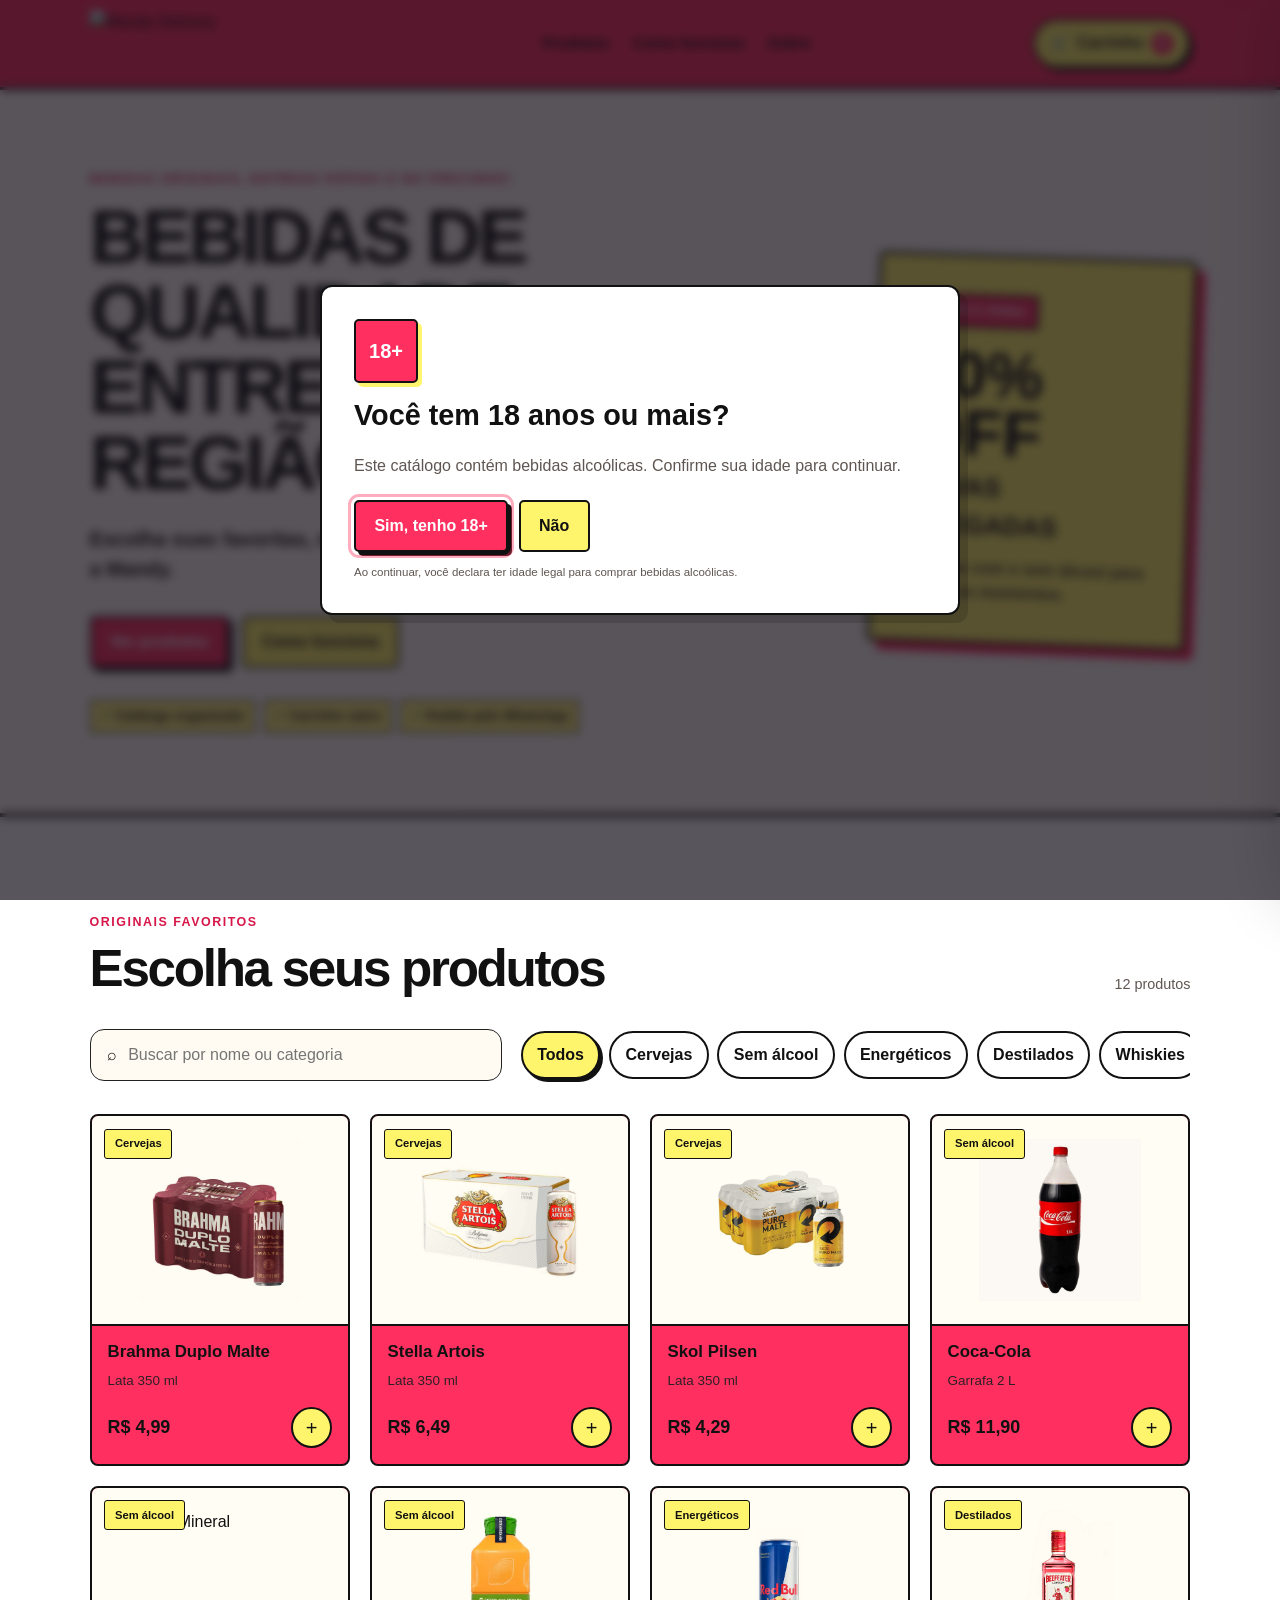
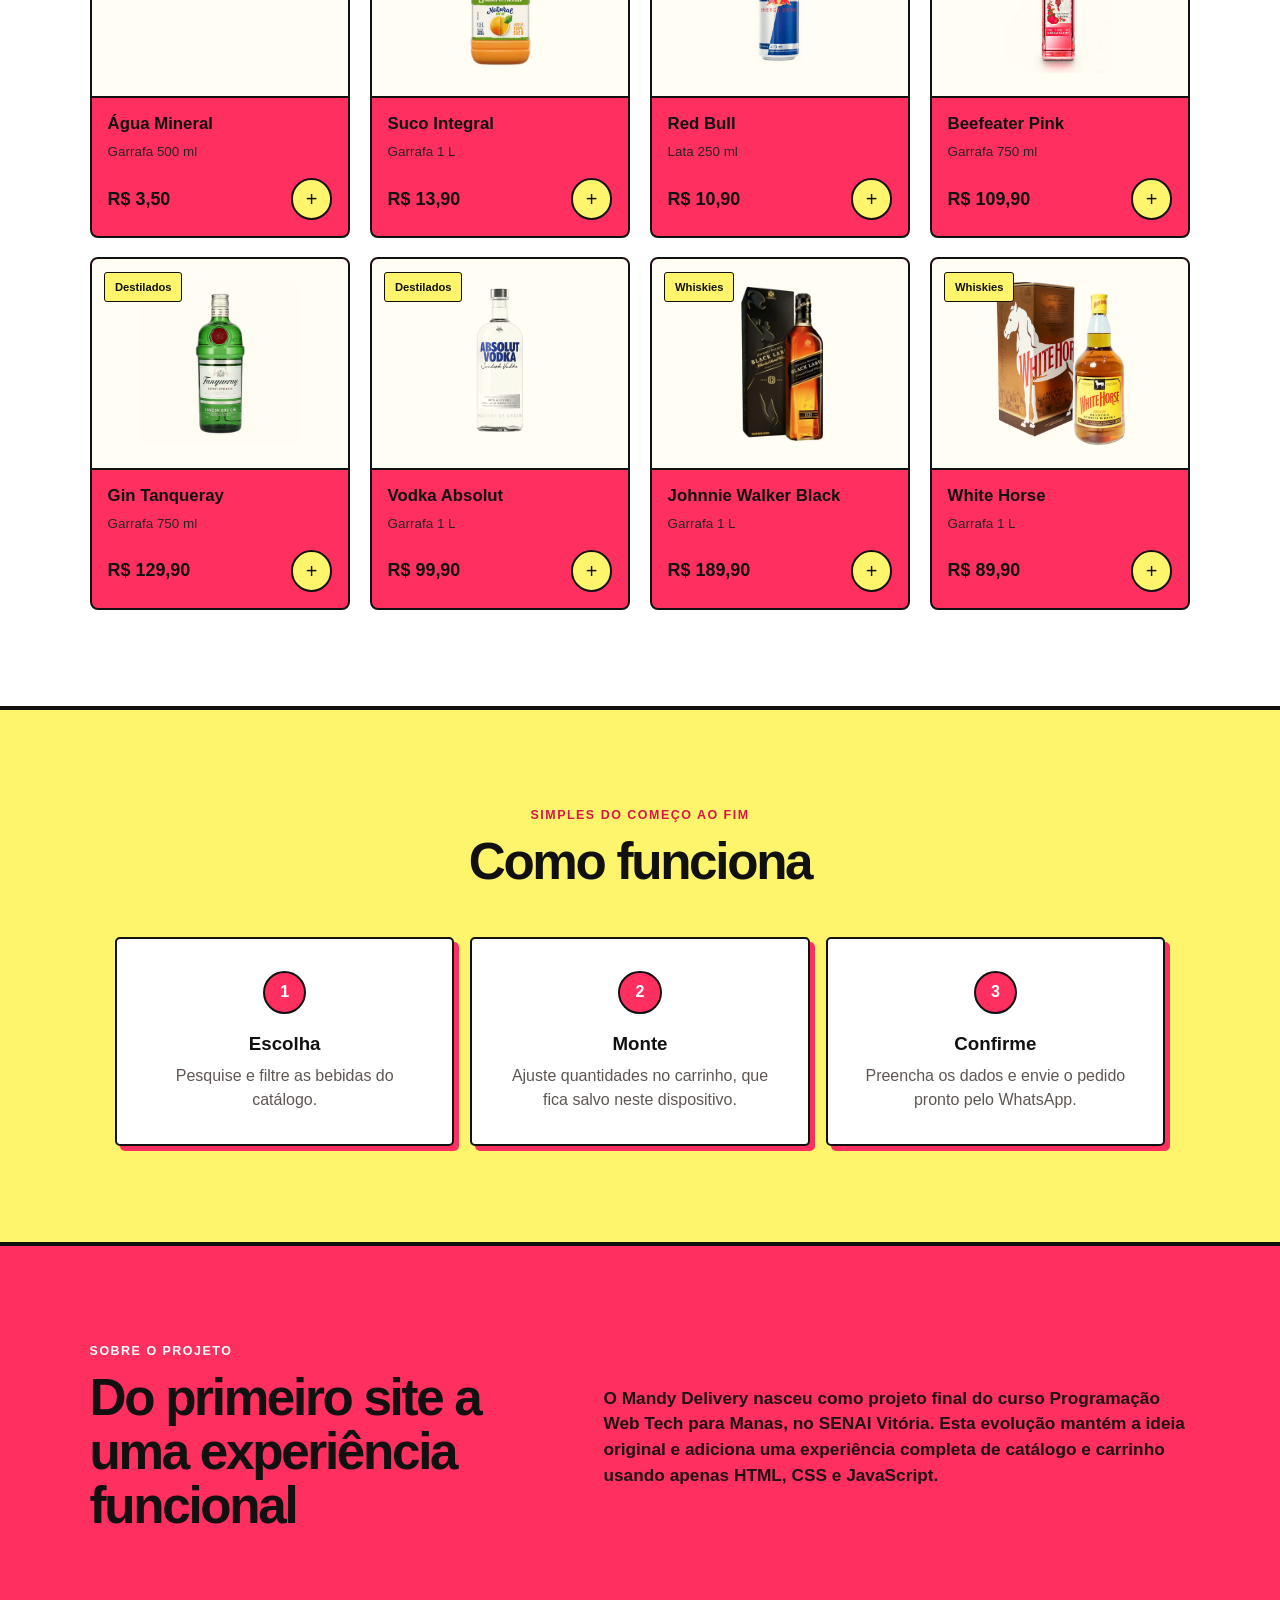
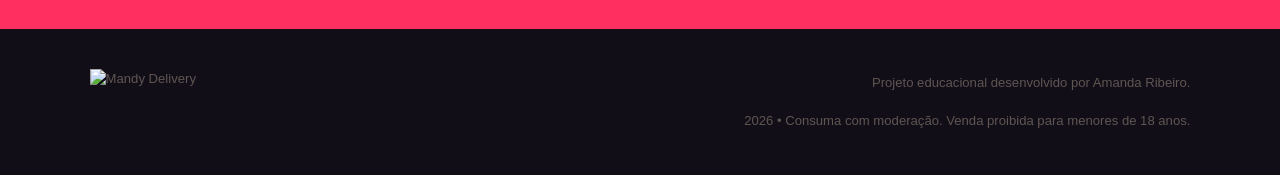
==== commit 31482d9d: "feat: adiciona pedidos pelo WhatsApp e guia comentado" ====
--- a/index.html
+++ b/index.html
@@ -3,18 +3,20 @@
   <head>
     <meta charset="UTF-8" />
     <meta name="viewport" content="width=device-width, initial-scale=1.0" />
-    <meta name="description" content="Mandy Delivery: catálogo de bebidas com busca, filtros, carrinho e simulação de pedido." />
-    <meta name="theme-color" content="#171321" />
+    <meta name="description" content="Mandy Delivery: catálogo de bebidas com busca, filtros, carrinho e pedido pelo WhatsApp." />
+    <meta name="theme-color" content="#ff3060" />
     <title>Mandy Delivery | Sua bebida, sem complicação</title>
     <link rel="stylesheet" href="styles.css" />
     <script src="app.js" defer></script>
   </head>
   <body>
+    <!-- ACESSIBILIDADE: este link aparece quando alguém navega usando o teclado. -->
     <a class="skip-link" href="#catalogo">Ir para o catálogo</a>
 
+    <!-- CABEÇALHO: logo, atalhos da página e botão do carrinho. -->
     <header class="site-header">
       <a class="brand" href="#inicio" aria-label="Mandy Delivery - início">
-        <img class="brand-logo" src="Mandy%20Delivery/img/mandy%20delivery.png" alt="Mandy Delivery" />
+        <img class="brand-logo" src="assets/mandy-logo.png" alt="Mandy Delivery" />
       </a>
 
       <nav class="main-nav" aria-label="Navegação principal">
@@ -31,10 +33,11 @@
     </header>
 
     <main>
+      <!-- DESTAQUE PRINCIPAL: mantém a imagem e a linguagem da primeira versão. -->
       <section class="hero" id="inicio">
         <div class="hero-copy">
           <p class="eyebrow">Bebidas originais, entrega rápida e no precinho!</p>
-          <h1>Bebidas de qualidade.<br />Entrega em todo Brasil.</h1>
+          <h1>Bebidas de qualidade.<br />Entrega na sua região.</h1>
           <p>Escolha suas favoritas, monte o carrinho e deixe o resto com a Mandy.</p>
           <div class="hero-actions">
             <a class="button primary" href="#catalogo">Ver produtos</a>
@@ -43,7 +46,7 @@
           <ul class="benefits" aria-label="Vantagens">
             <li><span aria-hidden="true">✓</span> Catálogo organizado</li>
             <li><span aria-hidden="true">✓</span> Carrinho salvo</li>
-            <li><span aria-hidden="true">✓</span> Pedido demonstrativo</li>
+            <li><span aria-hidden="true">✓</span> Pedido pelo WhatsApp</li>
           </ul>
         </div>
         <div class="hero-card" aria-label="Destaque da semana">
@@ -54,6 +57,7 @@
         </div>
       </section>
 
+      <!-- CATÁLOGO: os cartões são preenchidos pelo JavaScript usando a lista de produtos. -->
       <section class="catalog-section" id="catalogo" aria-labelledby="catalog-title">
         <div class="section-heading">
           <div>
@@ -80,6 +84,7 @@
         </div>
       </section>
 
+      <!-- COMO FUNCIONA: explica a jornada para quem visita a loja. -->
       <section class="steps-section" id="como-funciona" aria-labelledby="steps-title">
         <div class="section-heading centered">
           <p class="eyebrow">Simples do começo ao fim</p>
@@ -88,7 +93,7 @@
         <div class="steps-grid">
           <article><span>1</span><h3>Escolha</h3><p>Pesquise e filtre as bebidas do catálogo.</p></article>
           <article><span>2</span><h3>Monte</h3><p>Ajuste quantidades no carrinho, que fica salvo neste dispositivo.</p></article>
-          <article><span>3</span><h3>Confirme</h3><p>Preencha os dados e gere uma confirmação demonstrativa.</p></article>
+          <article><span>3</span><h3>Confirme</h3><p>Preencha os dados e envie o pedido pronto pelo WhatsApp.</p></article>
         </div>
       </section>
 
@@ -101,14 +106,17 @@
       </section>
     </main>
 
+    <!-- RODAPÉ: informações institucionais e aviso de consumo responsável. -->
     <footer class="site-footer">
-      <a class="brand footer-brand" href="#inicio"><img class="brand-logo" src="Mandy%20Delivery/img/mandy%20delivery.png" alt="Mandy Delivery" /></a>
+      <a class="brand footer-brand" href="#inicio"><img class="brand-logo" src="assets/mandy-logo.png" alt="Mandy Delivery" /></a>
       <p>Projeto educacional desenvolvido por Amanda Ribeiro.</p>
       <p><span id="current-year"></span> • Consuma com moderação. Venda proibida para menores de 18 anos.</p>
     </footer>
 
+    <!-- A camada escura fecha o carrinho quando a pessoa clica fora dele. -->
     <div class="overlay" id="overlay" hidden></div>
 
+    <!-- CARRINHO LATERAL: produtos, quantidades e subtotal. -->
     <aside class="cart-drawer" id="cart-drawer" aria-labelledby="cart-title" aria-hidden="true">
       <div class="drawer-header">
         <div><p class="eyebrow">Seu pedido</p><h2 id="cart-title">Carrinho</h2></div>
@@ -120,13 +128,14 @@
       </div>
       <div class="cart-summary" id="cart-summary" hidden>
         <div><span>Subtotal</span><strong id="cart-subtotal">R$ 0,00</strong></div>
-        <div><span>Entrega</span><strong>Grátis</strong></div>
+        <div><span>Entrega</span><strong id="cart-delivery">Calcular no checkout</strong></div>
         <div class="cart-total"><span>Total</span><strong id="cart-total">R$ 0,00</strong></div>
         <button class="button primary full" id="checkout-button" type="button">Continuar pedido</button>
         <button class="text-button full" id="clear-cart" type="button">Esvaziar carrinho</button>
       </div>
     </aside>
 
+    <!-- AVISO DE IDADE: restringe as bebidas alcoólicas para menores de 18 anos. -->
     <dialog class="modal" id="age-modal" aria-labelledby="age-title">
       <div class="modal-icon" aria-hidden="true">18+</div>
       <h2 id="age-title">Você tem 18 anos ou mais?</h2>
@@ -138,30 +147,75 @@
       <p class="legal-note">Ao continuar, você declara ter idade legal para comprar bebidas alcoólicas.</p>
     </dialog>
 
+    <!-- CHECKOUT: coleta somente os dados necessários para montar a mensagem do pedido. -->
     <dialog class="modal checkout-modal" id="checkout-modal" aria-labelledby="checkout-title">
       <form id="checkout-form">
         <div class="drawer-header">
           <div><p class="eyebrow">Última etapa</p><h2 id="checkout-title">Dados do pedido</h2></div>
           <button class="icon-button" id="close-checkout" type="button" aria-label="Fechar">×</button>
         </div>
-        <p class="form-intro">Esta é uma simulação: nenhum pagamento ou entrega real será realizado.</p>
-        <label>Nome completo<input name="name" autocomplete="name" required minlength="3" /></label>
-        <label>Endereço de entrega<input name="address" autocomplete="street-address" required minlength="8" /></label>
+        <p class="form-intro" id="checkout-notice">Revise os dados: o pedido será montado e enviado para a loja pelo WhatsApp.</p>
+
+        <fieldset class="form-section">
+          <legend>1. Como você quer receber?</legend>
+          <div class="choice-grid">
+            <label class="choice-card"><input type="radio" name="orderType" value="delivery" checked /> <span><strong>Entrega</strong><small>Receber no endereço</small></span></label>
+            <label class="choice-card"><input type="radio" name="orderType" value="pickup" /> <span><strong>Retirada</strong><small>Buscar na loja</small></span></label>
+          </div>
+        </fieldset>
+
+        <fieldset class="form-section">
+          <legend>2. Seus dados</legend>
+          <div class="form-grid two-columns">
+            <label>Nome completo<input name="name" autocomplete="name" required minlength="3" /></label>
+            <label>WhatsApp<input name="phone" type="tel" autocomplete="tel" inputmode="tel" required placeholder="(27) 99999-9999" /></label>
+          </div>
+        </fieldset>
+
+        <fieldset class="form-section delivery-fields" id="delivery-fields">
+          <legend>3. Endereço de entrega</legend>
+          <label>Região de entrega
+            <select name="deliveryArea" id="delivery-area" required></select>
+          </label>
+          <div class="form-grid address-grid">
+            <label class="wide-field">Rua ou avenida<input id="address" name="address" autocomplete="street-address" required minlength="5" /></label>
+            <label>Número<input id="address-number" name="addressNumber" autocomplete="address-line2" required /></label>
+            <label>Bairro<input id="neighborhood" name="neighborhood" autocomplete="address-level3" required /></label>
+            <label>Complemento <span>(opcional)</span><input name="complement" autocomplete="address-line3" /></label>
+          </div>
+          <label>Ponto de referência <span>(opcional)</span><input name="reference" maxlength="100" placeholder="Ex.: próximo à praça" /></label>
+        </fieldset>
+
+        <fieldset class="form-section">
+          <legend><span id="payment-step">4</span>. Pagamento</legend>
         <label>Forma de pagamento
-          <select name="payment" required><option value="">Selecione</option><option>Pix na entrega</option><option>Cartão na entrega</option><option>Dinheiro</option></select>
+          <select name="payment" id="payment-method" required></select>
         </label>
+        <label class="change-field" id="change-field" hidden>Troco para quanto?<input id="change-for" name="changeFor" inputmode="decimal" placeholder="Ex.: 100,00" /></label>
         <label>Observações <span>(opcional)</span><textarea name="notes" rows="3" maxlength="180" placeholder="Ex.: deixar na portaria"></textarea></label>
-        <button class="button primary full" type="submit">Confirmar pedido demonstrativo</button>
+        </fieldset>
+
+        <div class="checkout-total" aria-live="polite">
+          <div><span>Produtos</span><strong id="checkout-subtotal">R$ 0,00</strong></div>
+          <div><span>Entrega</span><strong id="checkout-delivery">R$ 0,00</strong></div>
+          <div class="checkout-grand-total"><span>Total do pedido</span><strong id="checkout-total">R$ 0,00</strong></div>
+        </div>
+
+        <label class="consent-field"><input name="consent" type="checkbox" required /> <span>Autorizo o envio destes dados à loja pelo WhatsApp para atender este pedido.</span></label>
+        <button class="button primary full" type="submit" id="send-order">Enviar pedido pelo WhatsApp</button>
       </form>
     </dialog>
 
+    <!-- CONFIRMAÇÃO: aparece depois que a mensagem do pedido é preparada. -->
     <dialog class="modal success-modal" id="success-modal" aria-labelledby="success-title">
       <div class="success-check" aria-hidden="true">✓</div>
-      <p class="eyebrow">Simulação concluída</p>
-      <h2 id="success-title">Pedido confirmado!</h2>
+      <p class="eyebrow">Pedido preparado</p>
+      <h2 id="success-title">Tudo certinho!</h2>
       <p id="success-message"></p>
       <div class="order-number" id="order-number"></div>
-      <button class="button primary full" id="finish-order" type="button">Voltar ao catálogo</button>
+      <button class="button primary full" id="open-whatsapp" type="button">Abrir WhatsApp</button>
+      <button class="button secondary full" id="copy-order" type="button">Copiar pedido</button>
+      <button class="text-button full" id="finish-order" type="button">Voltar ao catálogo</button>
     </dialog>
 
     <div class="toast" id="toast" role="status" aria-live="polite"></div>
--- a/styles.css
+++ b/styles.css
@@ -1,3 +1,4 @@
+/* 1. PALETA E MEDIDAS: troque estas variáveis para personalizar a loja. */
 :root {
   --bg: #fffaf2;
   --surface: #ffffff;
@@ -14,7 +15,9 @@
   --radius: 8px;
 }
 
+/* 2. BASE: comportamento padrão, tipografia e acessibilidade. */
 * { box-sizing: border-box; }
+[hidden] { display: none !important; }
 html { scroll-behavior: smooth; }
 body { margin: 0; color: var(--ink); background: var(--bg); font-family: "Open Sans", Arial, sans-serif; line-height: 1.5; }
 body.no-scroll { overflow: hidden; }
@@ -24,6 +27,8 @@
 .skip-link { position: fixed; left: 1rem; top: -5rem; z-index: 100; padding: .75rem 1rem; background: var(--ink); color: white; border-radius: 10px; }
 .skip-link:focus { top: 1rem; }
 
+/* 3. CABEÇALHO E NAVEGAÇÃO. */
+
 .site-header { position: sticky; top: 0; z-index: 20; display: flex; align-items: center; justify-content: space-between; gap: 2rem; padding: .65rem max(7vw, 1.25rem); background: var(--brand); border-bottom: 3px solid #111; }
 .brand { display: inline-flex; align-items: center; text-decoration: none; }
 .brand-logo { display: block; width: clamp(150px, 18vw, 245px); height: 66px; object-fit: contain; }
@@ -33,6 +38,7 @@
 .cart-trigger { display: inline-flex; align-items: center; gap: .45rem; padding: .68rem .9rem; border: 2px solid #111; border-radius: 999px; background: var(--accent); color: #111; font-weight: 800; cursor: pointer; box-shadow: 3px 3px 0 #111; }
 .cart-count { display: grid; place-items: center; min-width: 1.45rem; height: 1.45rem; padding: 0 .25rem; border-radius: 999px; background: var(--brand); color: white; font-size: .75rem; }
 
+/* 4. DESTAQUE PRINCIPAL: foto, chamada e selo de promoção. */
 main { overflow: hidden; }
 .hero { position: relative; display: grid; grid-template-columns: 1.2fr .55fr; gap: clamp(2rem, 7vw, 7rem); align-items: center; min-height: 690px; padding: 5rem max(7vw, 1.25rem); background: linear-gradient(90deg, rgba(255,255,255,.18), rgba(255,255,255,.03)), url("Mandy Delivery/img/img.principal.jpg") center/cover no-repeat; border-bottom: 4px solid #111; }
 .hero::before { content: ""; position: absolute; inset: 0; background: linear-gradient(90deg, rgba(255,255,255,.32), transparent 62%); pointer-events: none; }
@@ -56,6 +62,7 @@
 .hero-card h2 { margin: .35rem 0 0; font-size: clamp(1.4rem, 2vw, 2rem); text-transform: uppercase; }
 .hero-card p { margin: .7rem 0 0; color: #3d352c; font-weight: 700; }
 
+/* 5. CATÁLOGO: busca, filtros e cartões gerados pelo JavaScript. */
 .catalog-section, .steps-section, .about-section { padding: 6rem max(7vw, 1.25rem); }
 .catalog-section { background: var(--surface); border-bottom: 4px solid #111; }
 .section-heading { display: flex; align-items: end; justify-content: space-between; gap: 1rem; margin-bottom: 2rem; }
@@ -83,11 +90,14 @@
 .product-price { font-size: 1.12rem; font-weight: 900; }
 .add-button { display: grid; place-items: center; width: 2.6rem; height: 2.6rem; border: 2px solid #111; border-radius: 50%; background: var(--accent); color: #111; font-size: 1.25rem; cursor: pointer; }
 .add-button:hover { background: white; }
+.add-button:disabled { cursor: not-allowed; opacity: .62; }
+.product-card.unavailable { filter: grayscale(.45); opacity: .72; }
 .empty-state { padding: 4rem 1rem; text-align: center; color: var(--muted); }
 .empty-state > span { font-size: 2.5rem; }
 .empty-state h3 { margin: .7rem 0 .3rem; color: var(--ink); }
 .text-button { padding: .5rem; border: 0; background: transparent; color: var(--brand); font-weight: 800; cursor: pointer; }
 
+/* 6. SEÇÕES EXPLICATIVAS E RODAPÉ. */
 .steps-section { background: var(--accent); border-bottom: 4px solid #111; }
 .steps-grid { display: grid; grid-template-columns: repeat(3, 1fr); gap: 1rem; max-width: 1050px; margin: 3rem auto 0; }
 .steps-grid article { padding: 2rem; background: white; border: 2px solid #111; border-radius: 5px; text-align: center; box-shadow: 5px 5px 0 var(--brand); }
@@ -102,6 +112,7 @@
 .footer-brand { grid-row: span 2; }
 .footer-brand .brand-logo { filter: none; }
 
+/* 7. CARRINHO LATERAL. */
 .overlay { position: fixed; inset: 0; z-index: 40; background: rgba(18,14,24,.58); backdrop-filter: blur(3px); }
 .cart-drawer { position: fixed; top: 0; right: 0; z-index: 50; display: flex; flex-direction: column; width: min(440px, 100%); height: 100dvh; padding: 1.4rem; background: white; box-shadow: -20px 0 60px rgba(20,10,30,.2); transform: translateX(105%); transition: transform .3s ease; }
 .cart-drawer.open { transform: translateX(0); }
@@ -124,7 +135,8 @@
 .cart-summary > div { display: flex; justify-content: space-between; margin-bottom: .6rem; color: var(--muted); }
 .cart-summary .cart-total { margin: .9rem 0 1rem; padding-top: .9rem; border-top: 1px dashed var(--border); color: var(--ink); font-size: 1.15rem; }
 
-.modal { width: min(470px, calc(100% - 2rem)); padding: 2rem; border: 0; border-radius: 26px; color: var(--ink); background: white; box-shadow: var(--shadow); }
+/* 8. MODAIS: idade, checkout e confirmação do pedido. */
+.modal { width: min(640px, calc(100% - 2rem)); padding: 2rem; border: 2px solid #111; border-radius: 12px; color: var(--ink); background: white; box-shadow: var(--shadow); }
 .modal::backdrop { background: rgba(18,14,24,.7); backdrop-filter: blur(5px); }
 .modal h2 { margin: .7rem 0; font-size: 1.8rem; }
 .modal > p { color: var(--muted); }
@@ -138,6 +150,24 @@
 .checkout-modal input:focus, .checkout-modal select:focus, .checkout-modal textarea:focus { border-color: var(--brand); box-shadow: 0 0 0 3px rgba(255,48,96,.16); }
 .checkout-modal .button { margin-top: 1.2rem; }
 .form-intro { padding: .75rem; border-radius: 12px; color: #614d17 !important; background: #fff6d6; font-size: .82rem; }
+.form-section { min-width: 0; margin: 1.2rem 0 0; padding: 1rem; border: 2px solid #111; border-radius: 8px; }
+.form-section legend { padding: 0 .45rem; font-weight: 900; }
+.form-grid { display: grid; gap: .8rem; }
+.form-grid.two-columns { grid-template-columns: repeat(2, minmax(0, 1fr)); }
+.address-grid { grid-template-columns: 2fr .65fr 1fr; }
+.wide-field { grid-column: span 2; }
+.choice-grid { display: grid; grid-template-columns: repeat(2, 1fr); gap: .7rem; }
+.checkout-modal .choice-card { display: flex; align-items: center; gap: .7rem; margin: 0; padding: .85rem; border: 2px solid #111; border-radius: 8px; cursor: pointer; }
+.checkout-modal .choice-card input { width: auto; margin: 0; accent-color: var(--brand); }
+.choice-card span { display: grid; color: var(--ink) !important; }
+.choice-card small { color: var(--muted); font-weight: 400; }
+.checkout-total { margin-top: 1rem; padding: 1rem; background: var(--surface-soft); border: 2px solid #111; border-radius: 8px; }
+.checkout-total > div { display: flex; justify-content: space-between; gap: 1rem; }
+.checkout-total > div + div { margin-top: .45rem; }
+.checkout-grand-total { padding-top: .7rem; border-top: 1px dashed #111; font-size: 1.12rem; }
+.checkout-modal .consent-field { display: flex; align-items: flex-start; gap: .65rem; }
+.checkout-modal .consent-field input { flex: 0 0 auto; width: auto; margin: .2rem 0 0; accent-color: var(--brand); }
+.checkout-modal .consent-field span { color: var(--ink); font-size: .8rem; }
 .success-modal { text-align: center; }
 .success-check { margin: 0 auto; background: var(--success); }
 .order-number { margin: 1.2rem 0; padding: .8rem; border-radius: 12px; background: var(--surface-soft); font-weight: 900; letter-spacing: .06em; }
@@ -146,6 +176,7 @@
 .noscript { position: fixed; inset: auto 1rem 1rem; z-index: 100; padding: 1rem; color: white; background: var(--danger); border-radius: 12px; text-align: center; }
 :focus-visible { outline: 3px solid rgba(255,48,96,.4); outline-offset: 3px; }
 
+/* 9. RESPONSIVIDADE: reorganiza o conteúdo em telas menores. */
 @media (max-width: 980px) {
   .hero { grid-template-columns: 1fr; min-height: auto; }
   .hero-copy { max-width: 760px; }
@@ -177,6 +208,8 @@
   .product-description { display: none; }
   .product-price { font-size: .96rem; }
   .modal-actions { flex-direction: column; }
+  .form-grid.two-columns, .address-grid, .choice-grid { grid-template-columns: 1fr; }
+  .wide-field { grid-column: auto; }
 }
 @media (prefers-reduced-motion: reduce) {
   *, *::before, *::after { scroll-behavior: auto !important; transition: none !important; }
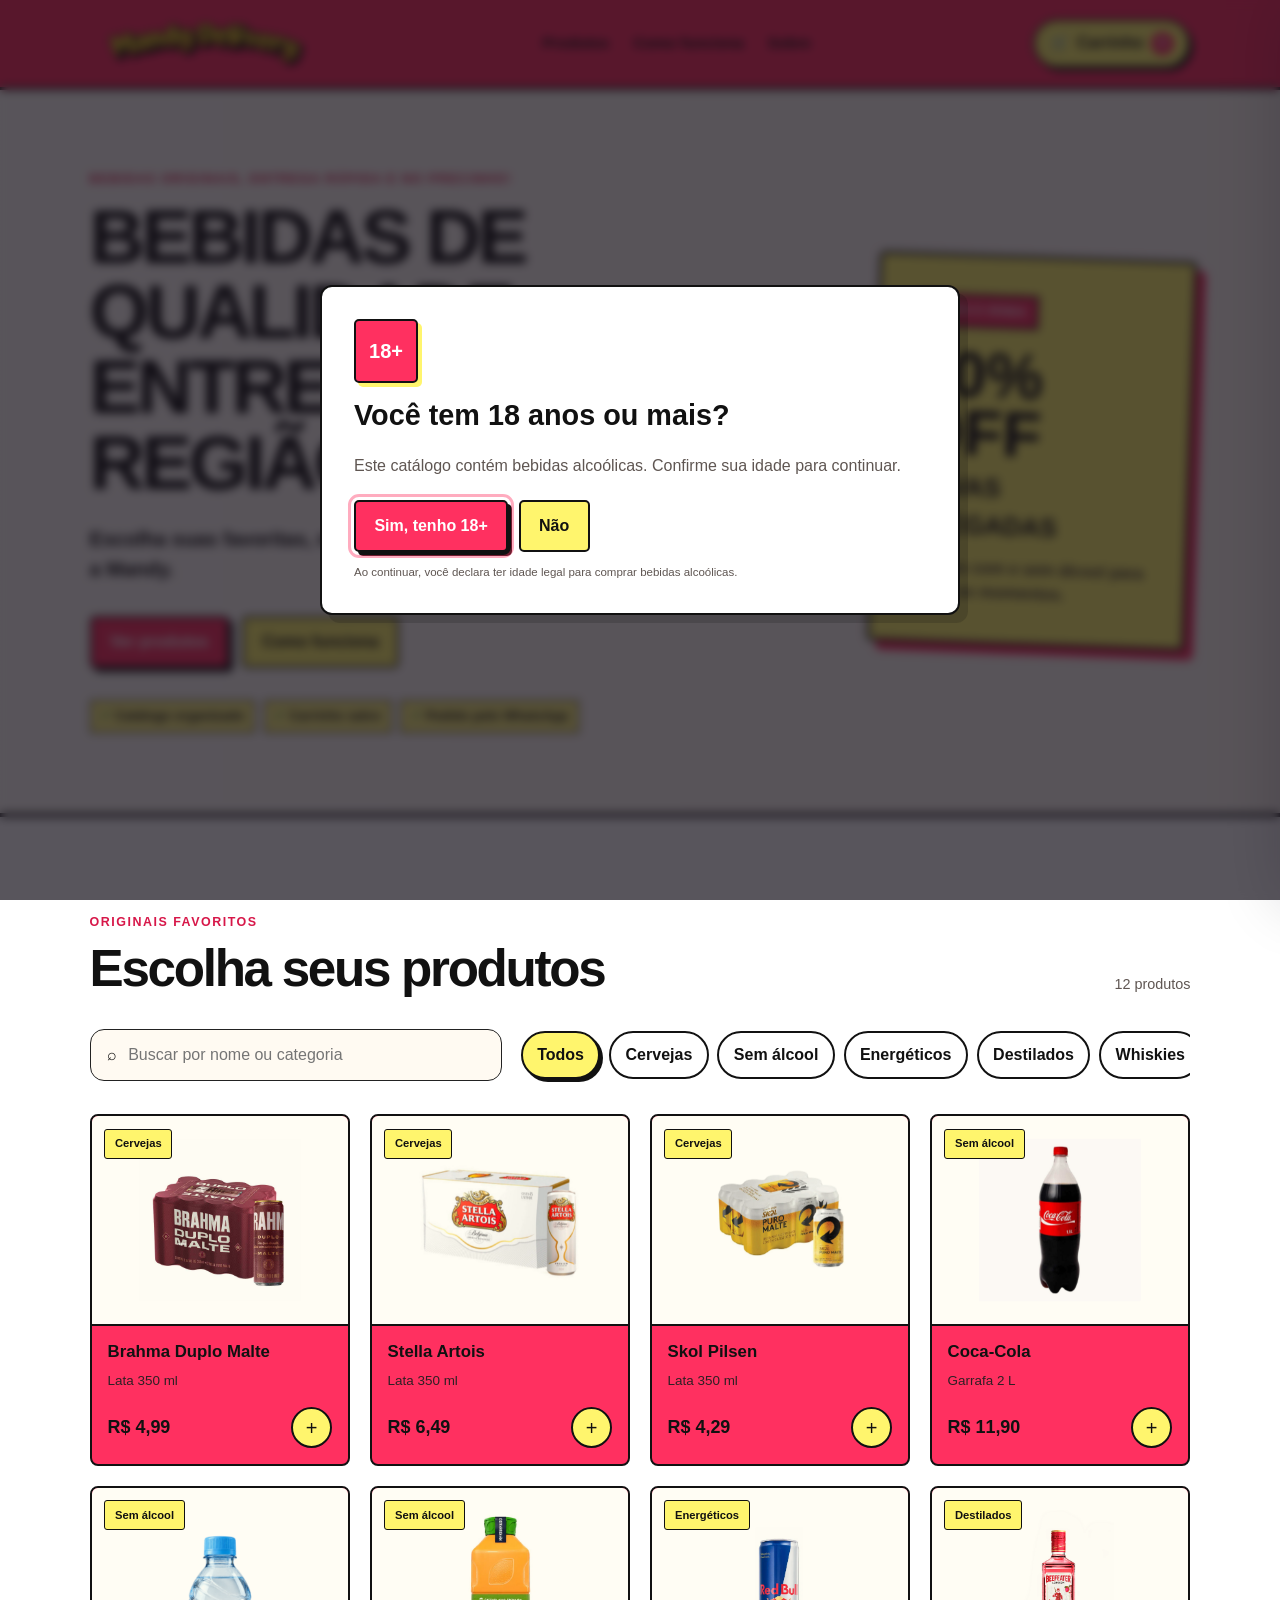
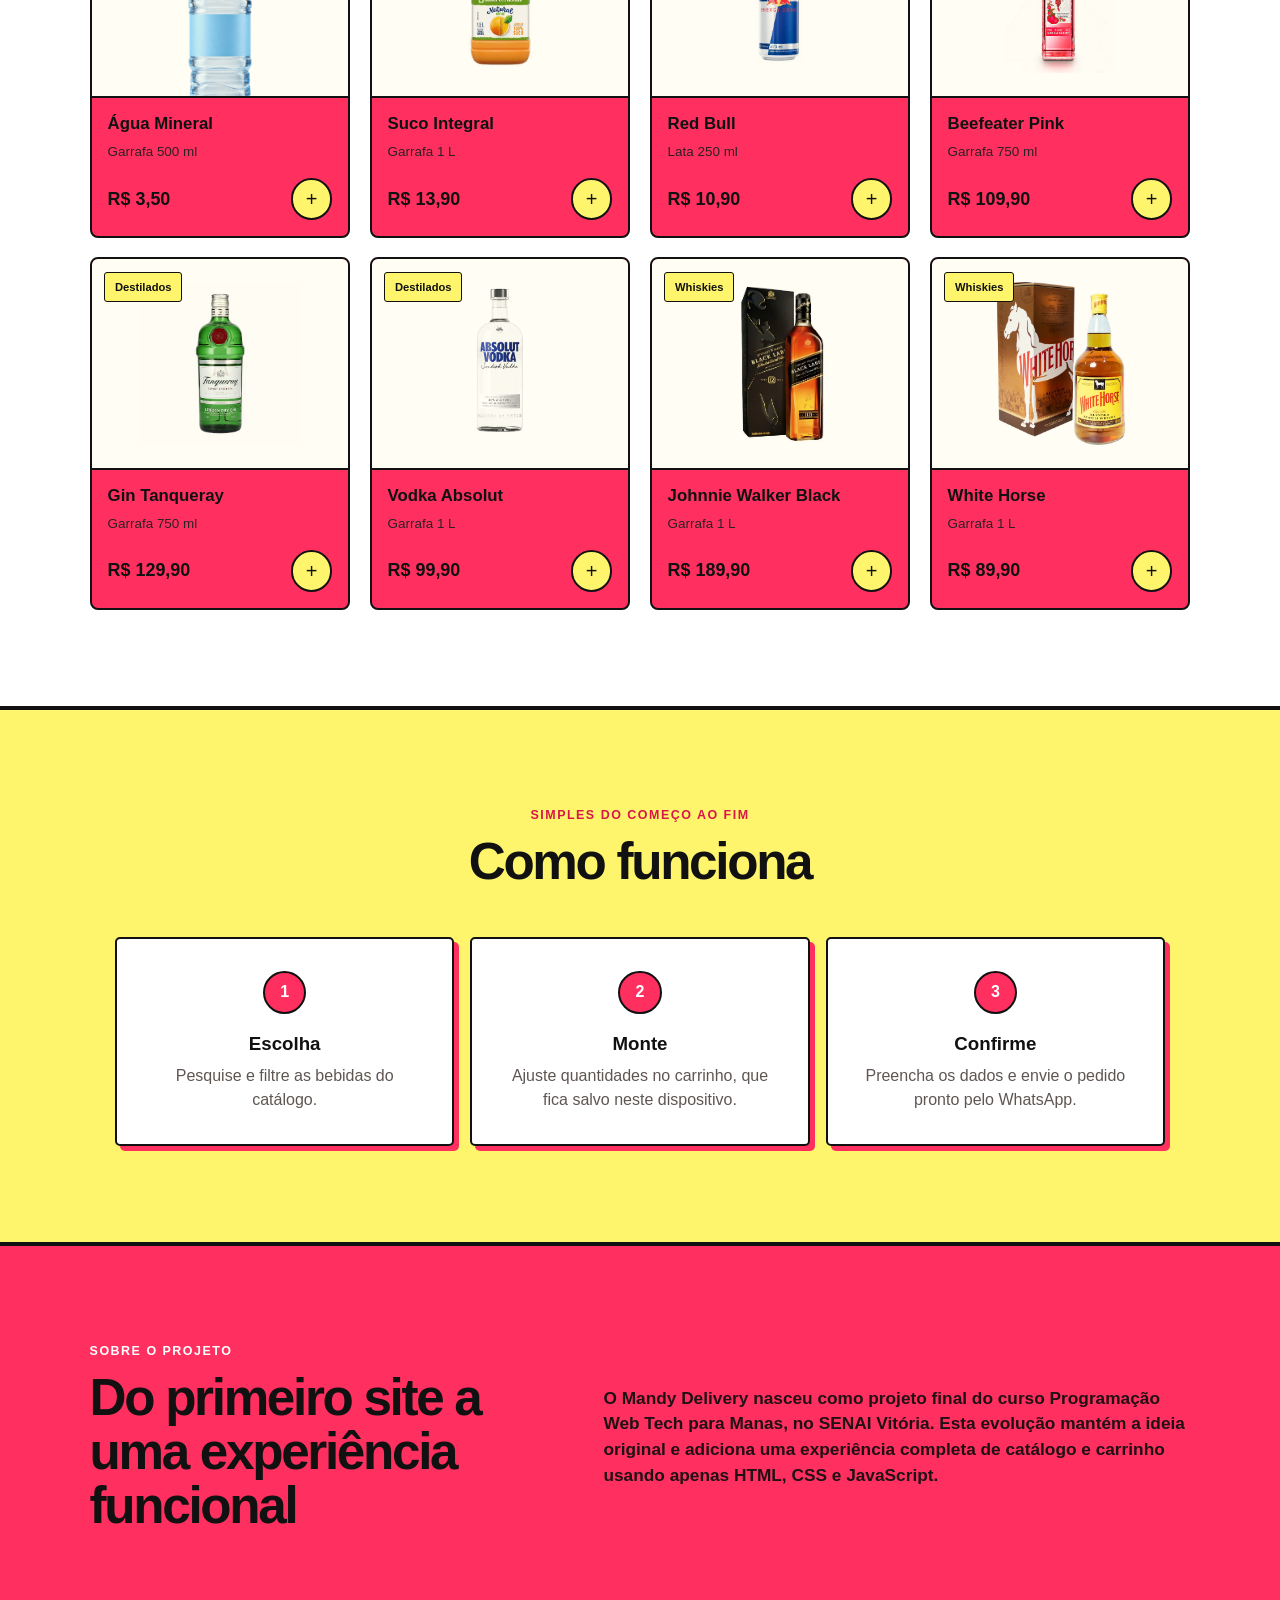
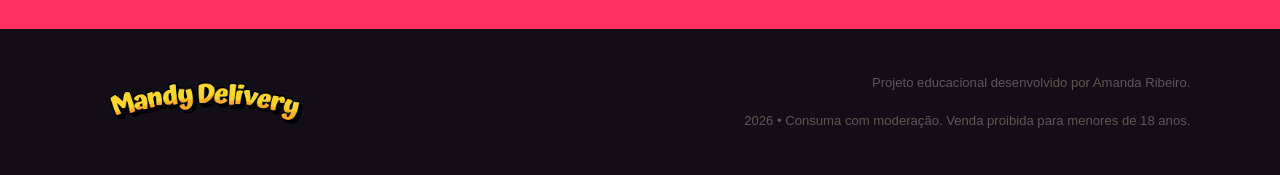
==== commit 9cb075f7: "fix: força atualização dos arquivos no navegador" ====
--- a/index.html
+++ b/index.html
@@ -6,8 +6,9 @@
     <meta name="description" content="Mandy Delivery: catálogo de bebidas com busca, filtros, carrinho e pedido pelo WhatsApp." />
     <meta name="theme-color" content="#ff3060" />
     <title>Mandy Delivery | Sua bebida, sem complicação</title>
-    <link rel="stylesheet" href="styles.css" />
-    <script src="app.js" defer></script>
+    <!-- O número da versão força o navegador a baixar os arquivos atualizados. -->
+    <link rel="stylesheet" href="styles.css?v=3" />
+    <script src="app.js?v=3" defer></script>
   </head>
   <body>
     <!-- ACESSIBILIDADE: este link aparece quando alguém navega usando o teclado. -->
